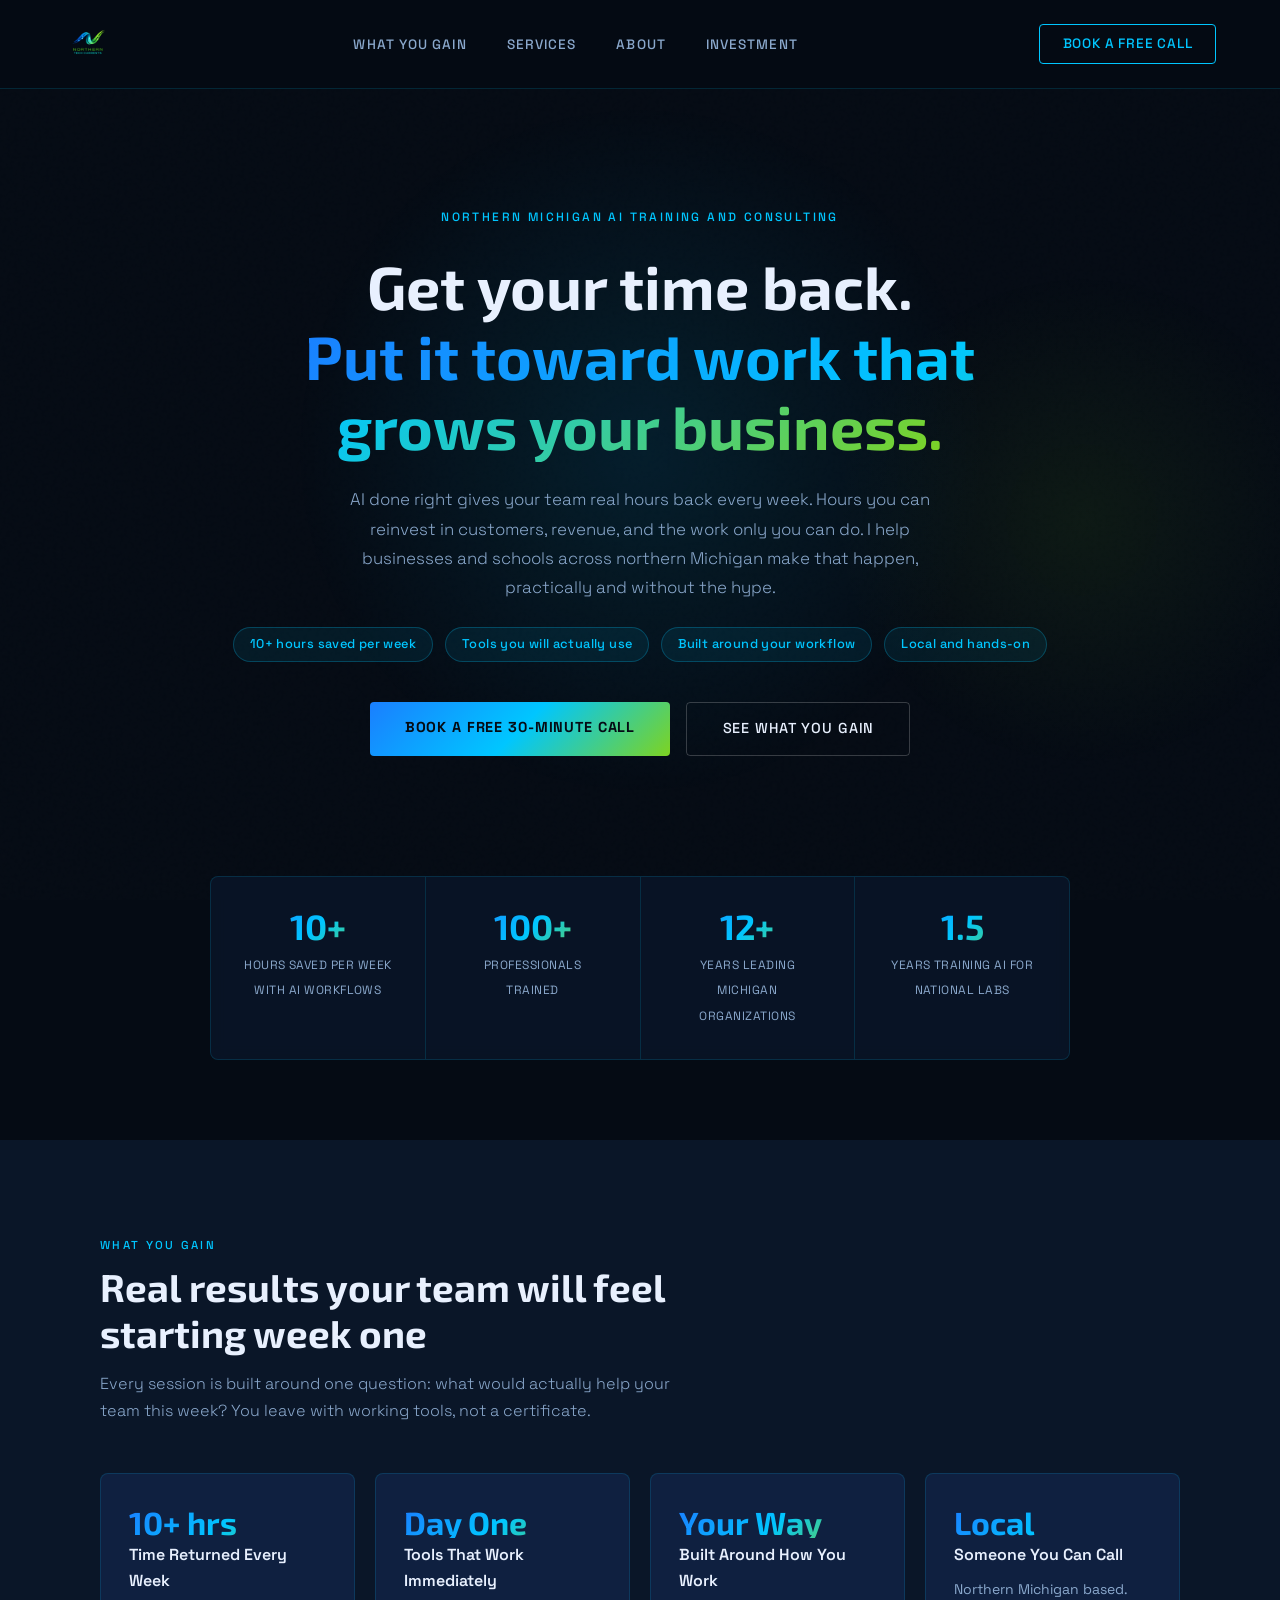
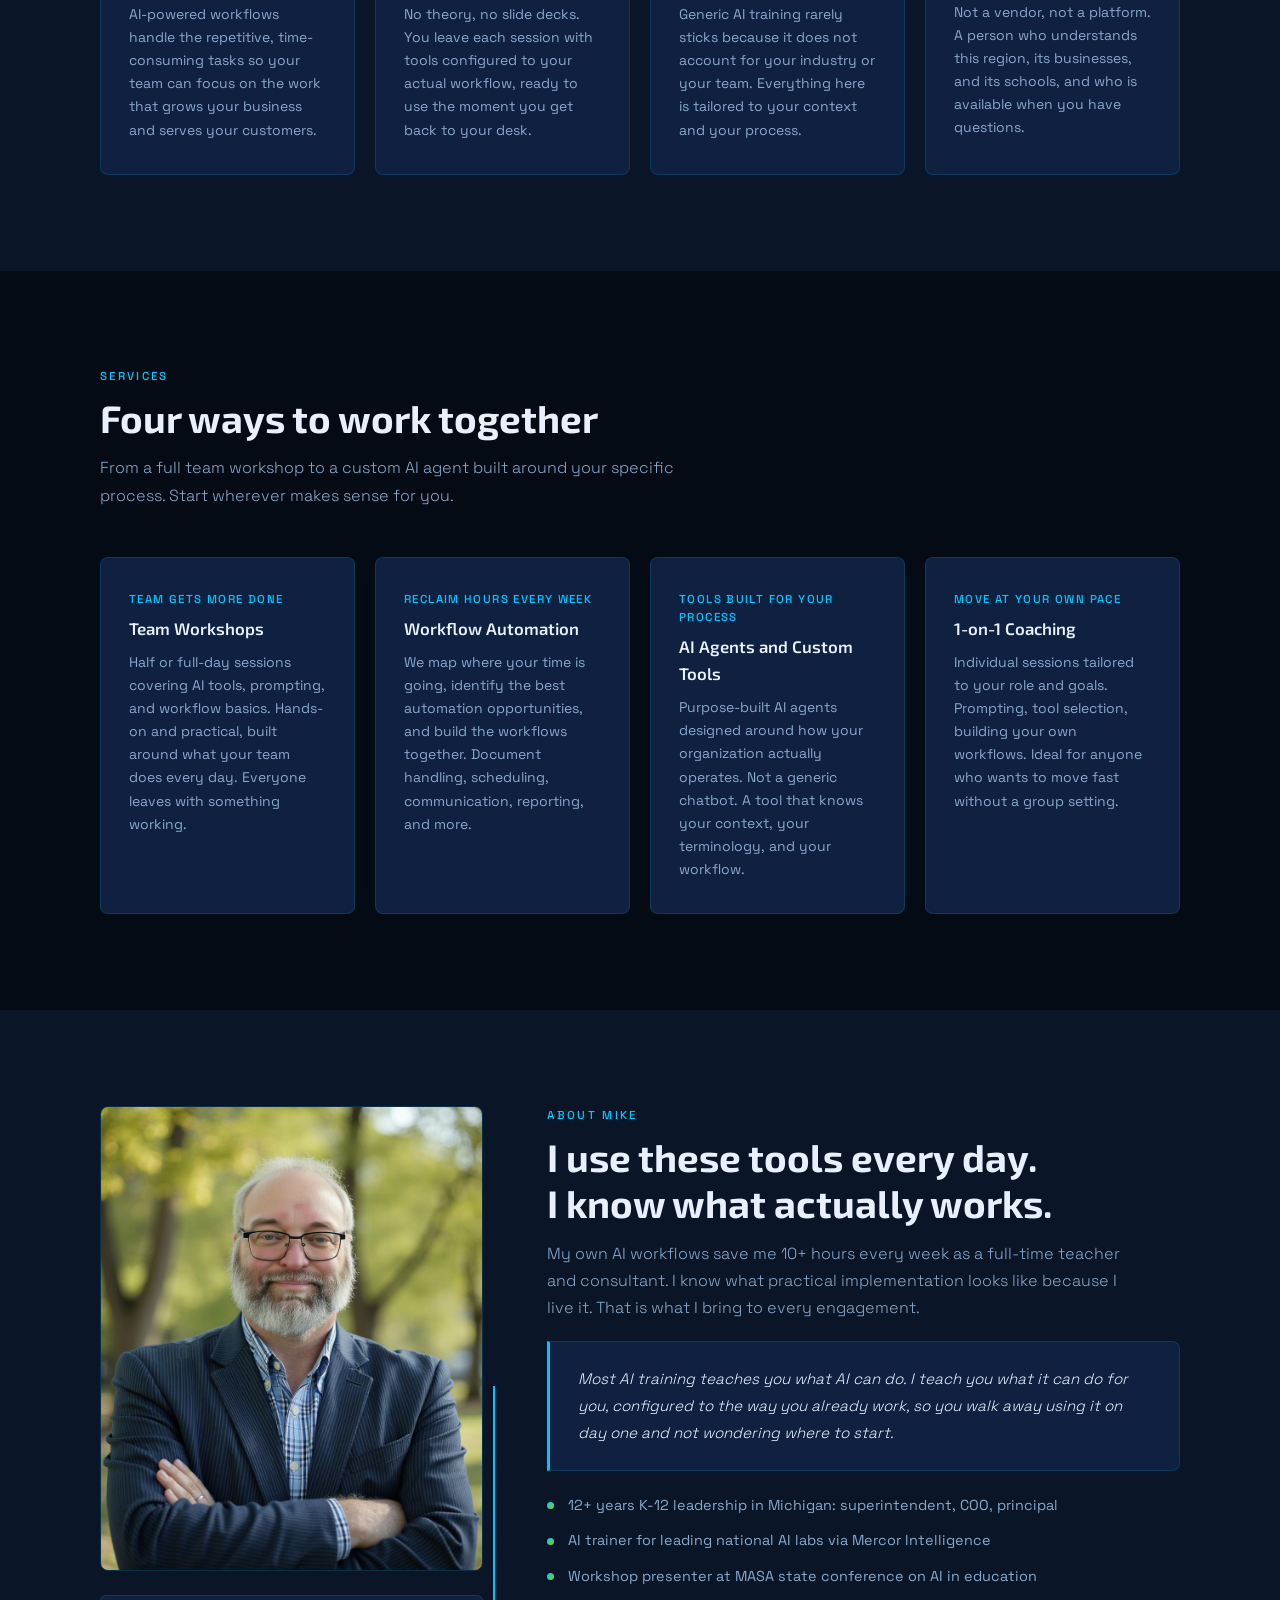
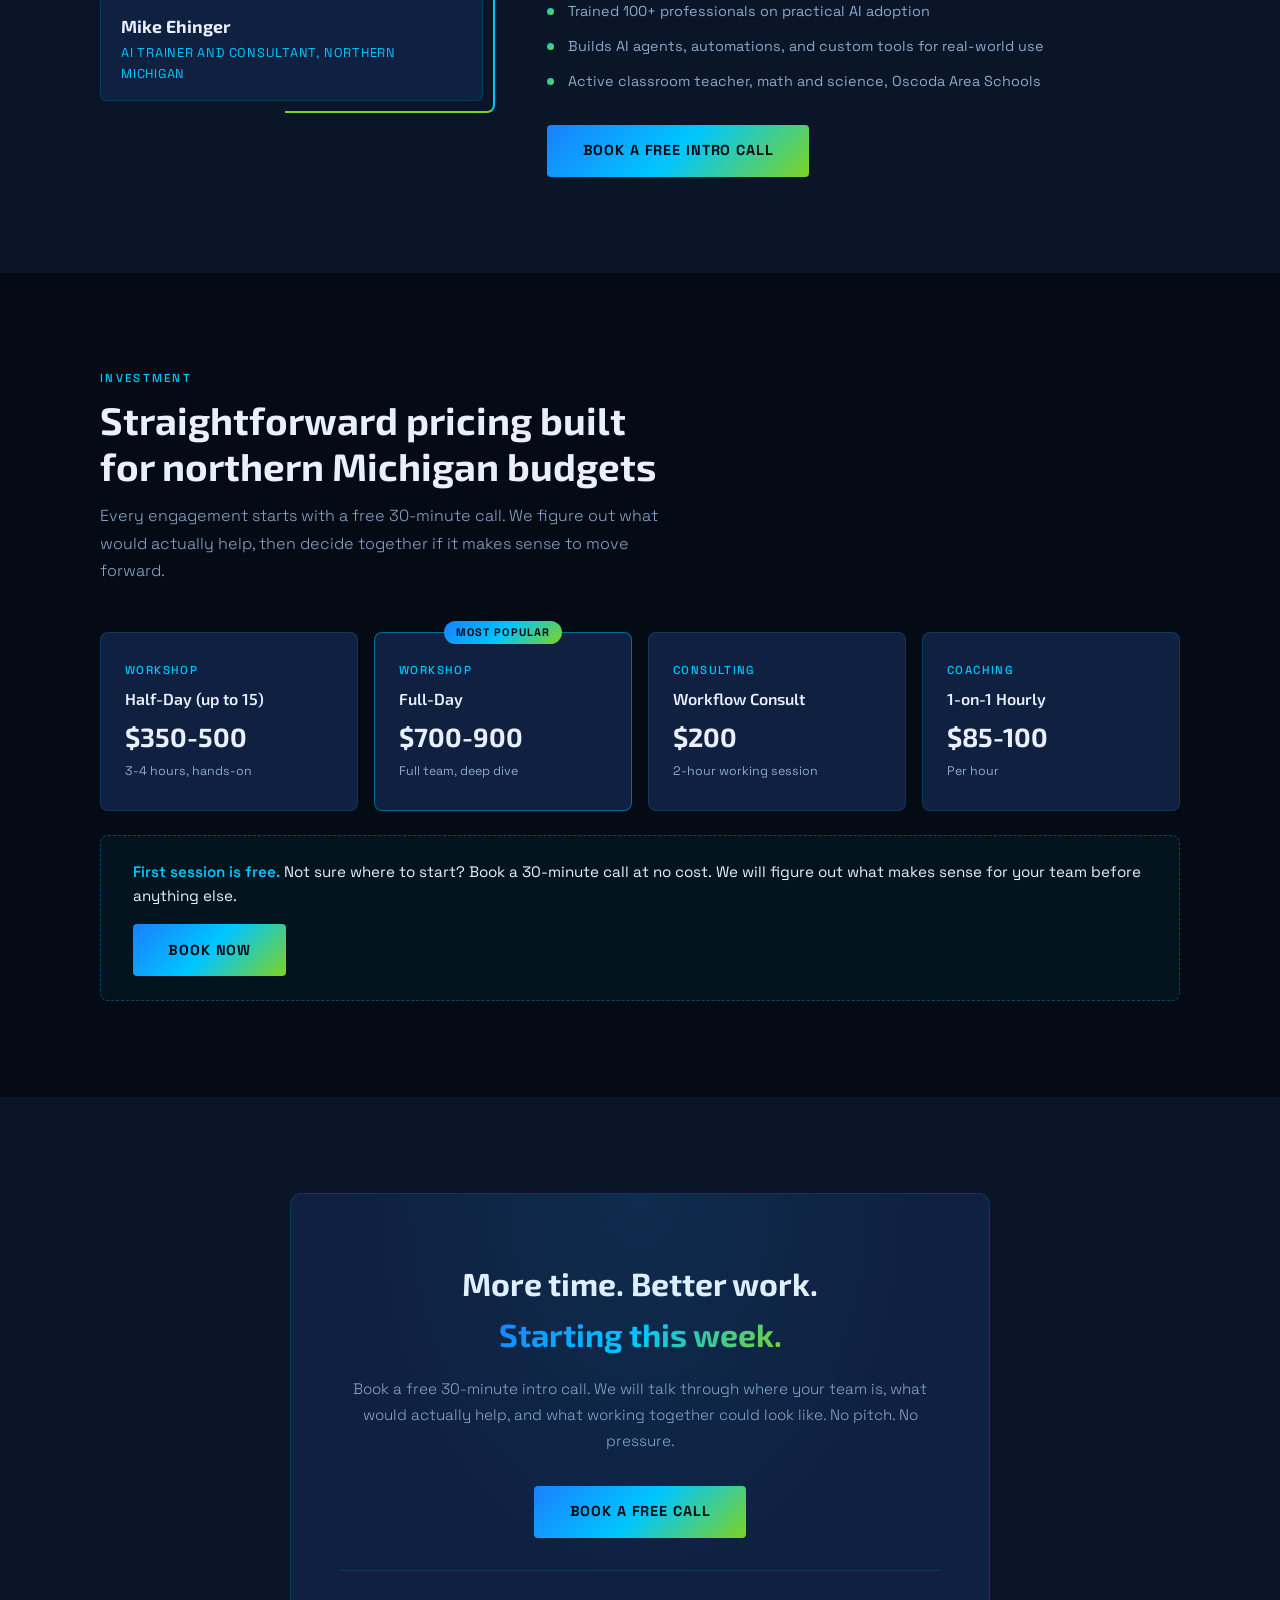
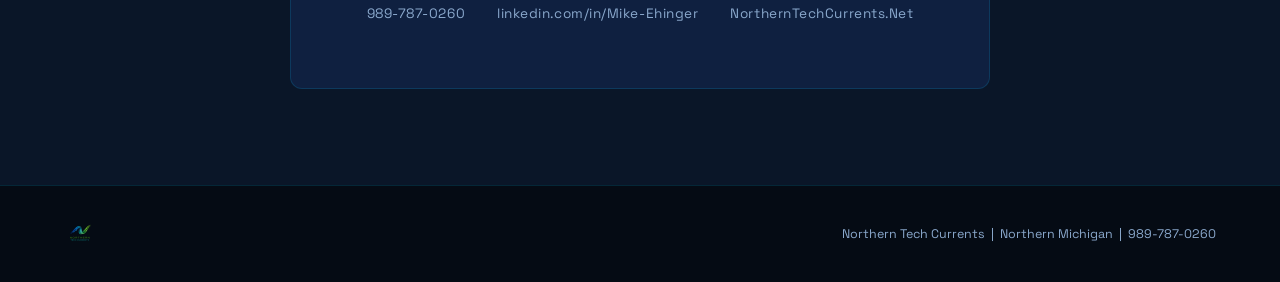
==== index.html @ bb2bf787 "Update logo image source in navigation and footer" ====
<!DOCTYPE html>
<html lang="en">
<head>
  <meta charset="UTF-8" />
  <meta name="viewport" content="width=device-width, initial-scale=1.0" />
  <title>Northern Tech Currents | AI Training and Workflow Consulting</title>
  <meta name="description" content="AI implementation, workflow automation, and custom AI tools for businesses and schools across northern Michigan. Mike Ehinger, AI trainer and educator." />
  <link rel="preconnect" href="https://fonts.googleapis.com" />
  <link href="https://fonts.googleapis.com/css2?family=Exo+2:wght@300;400;600;700&family=Space+Grotesk:wght@300;400;500&display=swap" rel="stylesheet" />
  <style>
    *, *::before, *::after { box-sizing: border-box; margin: 0; padding: 0; }

    :root {
      --blue:  #1a7fff;
      --cyan:  #00c6ff;
      --green: #7ed321;
      --dark:  #050b14;
      --dark2: #0a1628;
      --dark3: #0f2040;
      --text:  #e8f0fe;
      --muted: #8aa8cc;
      --border: rgba(0,198,255,0.15);
      --grad:  linear-gradient(135deg, var(--blue), var(--cyan), var(--green));
    }

    html { scroll-behavior: smooth; }

    body {
      font-family: 'Space Grotesk', sans-serif;
      background: var(--dark);
      color: var(--text);
      line-height: 1.6;
      overflow-x: hidden;
    }

    body::before {
      content: '';
      position: fixed;
      inset: 0;
      background-image: url("data:image/svg+xml,%3Csvg viewBox='0 0 256 256' xmlns='http://www.w3.org/2000/svg'%3E%3Cfilter id='noise'%3E%3CfeTurbulence type='fractalNoise' baseFrequency='0.9' numOctaves='4' stitchTiles='stitch'/%3E%3C/filter%3E%3Crect width='100%25' height='100%25' filter='url(%23noise)' opacity='0.04'/%3E%3C/svg%3E");
      pointer-events: none;
      z-index: 0;
      opacity: 0.4;
    }

    nav {
      position: fixed; top: 0; left: 0; right: 0; z-index: 100;
      display: flex; align-items: center; justify-content: space-between;
      padding: 1.25rem 4rem;
      background: rgba(5,11,20,0.88);
      backdrop-filter: blur(12px);
      border-bottom: 1px solid var(--border);
    }
    .nav-logo img { height: 48px; display: block; }
    .nav-links { display: flex; gap: 2.5rem; list-style: none; }
    .nav-links a { color: var(--muted); text-decoration: none; font-size: 0.85rem; letter-spacing: 0.08em; text-transform: uppercase; font-weight: 500; transition: color 0.2s; }
    .nav-links a:hover { color: var(--cyan); }
    .nav-cta { background: transparent; border: 1px solid var(--cyan); color: var(--cyan); padding: 0.5rem 1.4rem; border-radius: 4px; font-family: inherit; font-size: 0.85rem; font-weight: 500; letter-spacing: 0.06em; text-decoration: none; text-transform: uppercase; transition: background 0.2s, color 0.2s; }
    .nav-cta:hover { background: var(--cyan); color: var(--dark); }

    .hero {
      position: relative; min-height: 100vh;
      display: flex; flex-direction: column; align-items: center; justify-content: center;
      text-align: center; padding: 8rem 2rem 4rem; overflow: hidden;
    }
    .hero-glow { position: absolute; width: 700px; height: 700px; border-radius: 50%; background: radial-gradient(circle, rgba(0,198,255,0.1) 0%, transparent 70%); top: 50%; left: 50%; transform: translate(-50%,-50%); pointer-events: none; }
    .hero-glow-2 { position: absolute; width: 500px; height: 500px; border-radius: 50%; background: radial-gradient(circle, rgba(126,211,33,0.07) 0%, transparent 70%); top: 30%; left: 65%; pointer-events: none; }

    .hero-eyebrow { font-size: 0.75rem; letter-spacing: 0.2em; text-transform: uppercase; color: var(--cyan); margin-bottom: 1.5rem; font-weight: 500; animation: fadeUp 0.8s ease both; }
    .hero h1 { font-family: 'Exo 2', sans-serif; font-size: clamp(2.2rem, 5.5vw, 3.8rem); font-weight: 700; line-height: 1.15; max-width: 820px; margin-bottom: 1.5rem; animation: fadeUp 0.8s 0.1s ease both; }
    .grad-text { background: var(--grad); -webkit-background-clip: text; -webkit-text-fill-color: transparent; background-clip: text; }
    .hero-sub { font-size: 1.05rem; color: var(--muted); max-width: 600px; margin-bottom: 1.5rem; font-weight: 300; line-height: 1.75; animation: fadeUp 0.8s 0.2s ease both; }

    .benefit-pills { display: flex; gap: 0.75rem; flex-wrap: wrap; justify-content: center; margin-bottom: 2.5rem; animation: fadeUp 0.8s 0.25s ease both; }
    .pill { background: rgba(0,198,255,0.08); border: 1px solid rgba(0,198,255,0.25); color: var(--cyan); font-size: 0.8rem; font-weight: 500; padding: 0.4rem 1rem; border-radius: 999px; letter-spacing: 0.03em; }

    .hero-actions { display: flex; gap: 1rem; flex-wrap: wrap; justify-content: center; animation: fadeUp 0.8s 0.3s ease both; }
    .btn-primary { display: inline-block; background: var(--grad); color: #050b14; font-family: inherit; font-weight: 700; font-size: 0.9rem; letter-spacing: 0.06em; text-transform: uppercase; padding: 0.9rem 2.2rem; border-radius: 4px; text-decoration: none; border: none; cursor: pointer; transition: opacity 0.2s, transform 0.2s; }
    .btn-primary:hover { opacity: 0.9; transform: translateY(-1px); }
    .btn-ghost { display: inline-block; background: transparent; color: var(--text); font-family: inherit; font-weight: 500; font-size: 0.9rem; letter-spacing: 0.06em; text-transform: uppercase; padding: 0.9rem 2.2rem; border-radius: 4px; text-decoration: none; border: 1px solid rgba(255,255,255,0.2); cursor: pointer; transition: border-color 0.2s, color 0.2s; }
    .btn-ghost:hover { border-color: var(--cyan); color: var(--cyan); }

    .stats-wrap { position: relative; z-index: 1; padding: 0 2rem; margin-top: -1.5rem; margin-bottom: 5rem; }
    .stats { display: flex; justify-content: center; flex-wrap: wrap; margin: 0 auto; max-width: 860px; border: 1px solid var(--border); border-radius: 8px; background: rgba(10,22,40,0.85); backdrop-filter: blur(8px); animation: fadeUp 0.8s 0.4s ease both; }
    .stat-item { flex: 1; min-width: 160px; padding: 2rem; text-align: center; border-right: 1px solid var(--border); }
    .stat-item:last-child { border-right: none; }
    .stat-num { font-family: 'Exo 2', sans-serif; font-size: 2.2rem; font-weight: 700; background: var(--grad); -webkit-background-clip: text; -webkit-text-fill-color: transparent; background-clip: text; display: block; line-height: 1; margin-bottom: 0.4rem; }
    .stat-label { font-size: 0.75rem; color: var(--muted); letter-spacing: 0.04em; text-transform: uppercase; line-height: 1.4; }

    section { position: relative; z-index: 1; padding: 6rem 2rem; }
    .section-inner { max-width: 1080px; margin: 0 auto; }
    .section-label { font-size: 0.72rem; letter-spacing: 0.2em; text-transform: uppercase; color: var(--cyan); font-weight: 500; margin-bottom: 0.6rem; }
    .section-title { font-family: 'Exo 2', sans-serif; font-size: clamp(1.7rem, 3.2vw, 2.4rem); font-weight: 700; margin-bottom: 0.85rem; line-height: 1.2; }
    .section-sub { color: var(--muted); font-size: 1rem; max-width: 580px; font-weight: 300; margin-bottom: 3rem; line-height: 1.7; }

    #benefits { background: var(--dark2); }
    .benefits-grid { display: grid; grid-template-columns: repeat(auto-fit, minmax(230px, 1fr)); gap: 1.25rem; }
    .benefit-card { background: var(--dark3); border: 1px solid var(--border); border-radius: 8px; padding: 2rem 1.75rem; transition: border-color 0.3s, transform 0.3s; position: relative; overflow: hidden; }
    .benefit-card::before { content: ''; position: absolute; top: 0; left: 0; right: 0; height: 2px; background: var(--grad); opacity: 0; transition: opacity 0.3s; }
    .benefit-card:hover { border-color: rgba(0,198,255,0.4); transform: translateY(-3px); }
    .benefit-card:hover::before { opacity: 1; }
    .benefit-value { font-family: 'Exo 2', sans-serif; font-size: 2rem; font-weight: 700; background: var(--grad); -webkit-background-clip: text; -webkit-text-fill-color: transparent; background-clip: text; margin-bottom: 0.3rem; line-height: 1; }
    .benefit-title { font-size: 1rem; font-weight: 600; margin-bottom: 0.6rem; color: var(--text); }
    .benefit-desc { font-size: 0.875rem; color: var(--muted); line-height: 1.65; }

    #services { background: var(--dark); }
    .services-grid { display: grid; grid-template-columns: repeat(auto-fit, minmax(220px, 1fr)); gap: 1.25rem; }
    .service-card { background: var(--dark3); border: 1px solid var(--border); border-radius: 8px; padding: 2rem 1.75rem; transition: border-color 0.3s, transform 0.3s; position: relative; overflow: hidden; }
    .service-card::after { content: ''; position: absolute; bottom: 0; left: 0; right: 0; height: 2px; background: var(--grad); opacity: 0; transition: opacity 0.3s; }
    .service-card:hover { border-color: rgba(0,198,255,0.4); transform: translateY(-3px); }
    .service-card:hover::after { opacity: 1; }
    .service-outcome { font-size: 0.72rem; letter-spacing: 0.12em; text-transform: uppercase; color: var(--cyan); font-weight: 500; margin-bottom: 0.4rem; }
    .service-title { font-family: 'Exo 2', sans-serif; font-size: 1.05rem; font-weight: 600; margin-bottom: 0.6rem; color: var(--text); }
    .service-desc { font-size: 0.875rem; color: var(--muted); line-height: 1.65; }

    #about { background: var(--dark2); }
    .about-grid { display: grid; grid-template-columns: 1fr 1.65fr; gap: 4rem; align-items: start; }
    .about-photo-wrap { position: relative; }
    .about-photo { width: 100%; border-radius: 8px; display: block; border: 1px solid var(--border); filter: saturate(0.88); }
    .about-photo-accent { position: absolute; bottom: -12px; right: -12px; width: 55%; height: 55%; border-radius: 0 0 8px 0; border-right: 2px solid var(--cyan); border-bottom: 2px solid var(--green); pointer-events: none; }
    .about-name-badge { margin-top: 1.5rem; padding: 1rem 1.25rem; background: var(--dark3); border: 1px solid var(--border); border-radius: 6px; }
    .about-name { font-family: 'Exo 2', sans-serif; font-size: 1.1rem; font-weight: 700; color: var(--text); margin-bottom: 0.2rem; }
    .about-role { font-size: 0.8rem; color: var(--cyan); letter-spacing: 0.06em; text-transform: uppercase; }
    .about-cred-list { list-style: none; display: flex; flex-direction: column; gap: 0.85rem; margin-top: 0.5rem; }
    .about-cred-list li { display: flex; align-items: flex-start; gap: 0.85rem; font-size: 0.9rem; color: var(--muted); line-height: 1.5; }
    .cred-dot { width: 7px; height: 7px; border-radius: 50%; background: linear-gradient(135deg, var(--cyan), var(--green)); flex-shrink: 0; margin-top: 0.45rem; }
    .about-quote { background: var(--dark3); border: 1px solid var(--border); border-left: 3px solid var(--cyan); border-radius: 0 8px 8px 0; padding: 1.5rem 1.75rem; font-size: 0.95rem; color: var(--text); line-height: 1.75; font-weight: 300; font-style: italic; margin-bottom: 1.5rem; }

    #pricing { background: var(--dark); }
    .pricing-grid { display: grid; grid-template-columns: repeat(auto-fit, minmax(200px, 1fr)); gap: 1rem; margin-bottom: 1.5rem; }
    .price-card { background: var(--dark3); border: 1px solid var(--border); border-radius: 8px; padding: 1.75rem 1.5rem; transition: border-color 0.3s; }
    .price-card:hover { border-color: rgba(0,198,255,0.35); }
    .price-card.featured { border-color: rgba(0,198,255,0.45); position: relative; }
    .price-card.featured::before { content: 'Most Popular'; position: absolute; top: -12px; left: 50%; transform: translateX(-50%); background: var(--grad); color: var(--dark); font-size: 0.68rem; font-weight: 700; letter-spacing: 0.1em; text-transform: uppercase; padding: 3px 12px; border-radius: 12px; white-space: nowrap; }
    .price-type { font-size: 0.72rem; letter-spacing: 0.12em; text-transform: uppercase; color: var(--cyan); font-weight: 500; margin-bottom: 0.4rem; }
    .price-name { font-family: 'Exo 2', sans-serif; font-size: 1rem; font-weight: 600; margin-bottom: 0.3rem; }
    .price-amount { font-family: 'Exo 2', sans-serif; font-size: 1.65rem; font-weight: 700; margin-bottom: 0.2rem; }
    .price-note { font-size: 0.78rem; color: var(--muted); }
    .price-free { background: rgba(0,198,255,0.05); border: 1px dashed rgba(0,198,255,0.3); border-radius: 8px; padding: 1.5rem 2rem; display: flex; align-items: center; justify-content: space-between; flex-wrap: wrap; gap: 1rem; }
    .price-free-text { font-size: 0.95rem; }
    .price-free-text span { color: var(--cyan); font-weight: 600; }

    #contact { background: var(--dark2); text-align: center; }
    .cta-box { background: var(--dark3); border: 1px solid var(--border); border-radius: 12px; padding: 4rem 3rem; max-width: 700px; margin: 0 auto; position: relative; overflow: hidden; }
    .cta-box::before { content: ''; position: absolute; inset: 0; background: radial-gradient(ellipse at top, rgba(0,198,255,0.07), transparent 60%); pointer-events: none; }
    .cta-box h2 { font-family: 'Exo 2', sans-serif; font-size: 2rem; font-weight: 700; margin-bottom: 1rem; }
    .cta-box p { color: var(--muted); font-size: 0.95rem; margin-bottom: 2rem; font-weight: 300; line-height: 1.7; }
    .cta-contact-links { display: flex; justify-content: center; gap: 2rem; flex-wrap: wrap; margin-top: 2rem; padding-top: 2rem; border-top: 1px solid var(--border); }
    .cta-contact-links a { color: var(--muted); font-size: 0.85rem; text-decoration: none; transition: color 0.2s; letter-spacing: 0.04em; }
    .cta-contact-links a:hover { color: var(--cyan); }

    footer { position: relative; z-index: 1; border-top: 1px solid var(--border); padding: 2rem 4rem; display: flex; align-items: center; justify-content: space-between; flex-wrap: wrap; gap: 1rem; }
    footer img { height: 32px; opacity: 0.7; }
    .footer-text { font-size: 0.78rem; color: var(--muted); }

    @keyframes fadeUp { from { opacity: 0; transform: translateY(20px); } to { opacity: 1; transform: translateY(0); } }

    @media (max-width: 768px) {
      nav { padding: 1rem 1.5rem; }
      .nav-links { display: none; }
      .about-grid { grid-template-columns: 1fr; gap: 2.5rem; }
      footer { padding: 1.5rem 2rem; }
      .cta-box { padding: 2.5rem 1.5rem; }
    }
  </style>
</head>
<body>

  <nav>
    <a class="nav-logo" href="#"><img src="NortherTechCurrentsLogo.png" alt="Northern Tech Currents" /></a>
    <ul class="nav-links">
      <li><a href="#benefits">What You Gain</a></li>
      <li><a href="#services">Services</a></li>
      <li><a href="#about">About</a></li>
      <li><a href="#pricing">Investment</a></li>
    </ul>
    <a class="nav-cta" href="https://calendar.app.google/DfaYSN46wNrMQQUY8" target="_blank">Book a Free Call</a>
  </nav>

  <section class="hero">
    <div class="hero-glow"></div>
    <div class="hero-glow-2"></div>
    <p class="hero-eyebrow">Northern Michigan AI Training and Consulting</p>
    <h1>Get your time back.<br><span class="grad-text">Put it toward work that grows your business.</span></h1>
    <p class="hero-sub">AI done right gives your team real hours back every week. Hours you can reinvest in customers, revenue, and the work only you can do. I help businesses and schools across northern Michigan make that happen, practically and without the hype.</p>
    <div class="benefit-pills">
      <span class="pill">10+ hours saved per week</span>
      <span class="pill">Tools you will actually use</span>
      <span class="pill">Built around your workflow</span>
      <span class="pill">Local and hands-on</span>
    </div>
    <div class="hero-actions">
      <a class="btn-primary" href="https://calendar.app.google/DfaYSN46wNrMQQUY8" target="_blank">Book a Free 30-Minute Call</a>
      <a class="btn-ghost" href="#benefits">See What You Gain</a>
    </div>
  </section>

  <div class="stats-wrap">
    <div class="stats">
      <div class="stat-item">
        <span class="stat-num">10+</span>
        <span class="stat-label">Hours Saved Per Week with AI Workflows</span>
      </div>
      <div class="stat-item">
        <span class="stat-num">100+</span>
        <span class="stat-label">Professionals Trained</span>
      </div>
      <div class="stat-item">
        <span class="stat-num">12+</span>
        <span class="stat-label">Years Leading Michigan Organizations</span>
      </div>
      <div class="stat-item">
        <span class="stat-num">1.5</span>
        <span class="stat-label">Years Training AI for National Labs</span>
      </div>
    </div>
  </div>

  <section id="benefits">
    <div class="section-inner">
      <p class="section-label">What you gain</p>
      <h2 class="section-title">Real results your team will feel<br>starting week one</h2>
      <p class="section-sub">Every session is built around one question: what would actually help your team this week? You leave with working tools, not a certificate.</p>
      <div class="benefits-grid">
        <div class="benefit-card">
          <p class="benefit-value">10+ hrs</p>
          <p class="benefit-title">Time Returned Every Week</p>
          <p class="benefit-desc">AI-powered workflows handle the repetitive, time-consuming tasks so your team can focus on the work that grows your business and serves your customers.</p>
        </div>
        <div class="benefit-card">
          <p class="benefit-value">Day One</p>
          <p class="benefit-title">Tools That Work Immediately</p>
          <p class="benefit-desc">No theory, no slide decks. You leave each session with tools configured to your actual workflow, ready to use the moment you get back to your desk.</p>
        </div>
        <div class="benefit-card">
          <p class="benefit-value">Your Way</p>
          <p class="benefit-title">Built Around How You Work</p>
          <p class="benefit-desc">Generic AI training rarely sticks because it does not account for your industry or your team. Everything here is tailored to your context and your process.</p>
        </div>
        <div class="benefit-card">
          <p class="benefit-value">Local</p>
          <p class="benefit-title">Someone You Can Call</p>
          <p class="benefit-desc">Northern Michigan based. Not a vendor, not a platform. A person who understands this region, its businesses, and its schools, and who is available when you have questions.</p>
        </div>
      </div>
    </div>
  </section>

  <section id="services">
    <div class="section-inner">
      <p class="section-label">Services</p>
      <h2 class="section-title">Four ways to work together</h2>
      <p class="section-sub">From a full team workshop to a custom AI agent built around your specific process. Start wherever makes sense for you.</p>
      <div class="services-grid">
        <div class="service-card">
          <p class="service-outcome">Team gets more done</p>
          <p class="service-title">Team Workshops</p>
          <p class="service-desc">Half or full-day sessions covering AI tools, prompting, and workflow basics. Hands-on and practical, built around what your team does every day. Everyone leaves with something working.</p>
        </div>
        <div class="service-card">
          <p class="service-outcome">Reclaim hours every week</p>
          <p class="service-title">Workflow Automation</p>
          <p class="service-desc">We map where your time is going, identify the best automation opportunities, and build the workflows together. Document handling, scheduling, communication, reporting, and more.</p>
        </div>
        <div class="service-card">
          <p class="service-outcome">Tools built for your process</p>
          <p class="service-title">AI Agents and Custom Tools</p>
          <p class="service-desc">Purpose-built AI agents designed around how your organization actually operates. Not a generic chatbot. A tool that knows your context, your terminology, and your workflow.</p>
        </div>
        <div class="service-card">
          <p class="service-outcome">Move at your own pace</p>
          <p class="service-title">1-on-1 Coaching</p>
          <p class="service-desc">Individual sessions tailored to your role and goals. Prompting, tool selection, building your own workflows. Ideal for anyone who wants to move fast without a group setting.</p>
        </div>
      </div>
    </div>
  </section>

  <section id="about">
    <div class="section-inner">
      <div class="about-grid">
        <div class="about-photo-wrap">
          <img class="about-photo" src="mike-ehinger.jpeg" alt="Mike Ehinger, Northern Tech Currents" />
          <div class="about-photo-accent"></div>
          <div class="about-name-badge">
            <p class="about-name">Mike Ehinger</p>
            <p class="about-role">AI Trainer and Consultant, Northern Michigan</p>
          </div>
        </div>
        <div>
          <p class="section-label">About Mike</p>
          <h2 class="section-title">I use these tools every day.<br>I know what actually works.</h2>
          <p class="section-sub" style="margin-bottom:1.25rem;">My own AI workflows save me 10+ hours every week as a full-time teacher and consultant. I know what practical implementation looks like because I live it. That is what I bring to every engagement.</p>
          <p class="about-quote">Most AI training teaches you what AI can do. I teach you what it can do for you, configured to the way you already work, so you walk away using it on day one and not wondering where to start.</p>
          <ul class="about-cred-list">
            <li><span class="cred-dot"></span>12+ years K-12 leadership in Michigan: superintendent, COO, principal</li>
            <li><span class="cred-dot"></span>AI trainer for leading national AI labs via Mercor Intelligence</li>
            <li><span class="cred-dot"></span>Workshop presenter at MASA state conference on AI in education</li>
            <li><span class="cred-dot"></span>Trained 100+ professionals on practical AI adoption</li>
            <li><span class="cred-dot"></span>Builds AI agents, automations, and custom tools for real-world use</li>
            <li><span class="cred-dot"></span>Active classroom teacher, math and science, Oscoda Area Schools</li>
          </ul>
          <div style="margin-top:2rem;">
            <a class="btn-primary" href="https://calendar.app.google/DfaYSN46wNrMQQUY8" target="_blank">Book a Free Intro Call</a>
          </div>
        </div>
      </div>
    </div>
  </section>

  <section id="pricing">
    <div class="section-inner">
      <p class="section-label">Investment</p>
      <h2 class="section-title">Straightforward pricing built<br>for northern Michigan budgets</h2>
      <p class="section-sub">Every engagement starts with a free 30-minute call. We figure out what would actually help, then decide together if it makes sense to move forward.</p>
      <div class="pricing-grid">
        <div class="price-card">
          <p class="price-type">Workshop</p>
          <p class="price-name">Half-Day (up to 15)</p>
          <p class="price-amount">$350-500</p>
          <p class="price-note">3-4 hours, hands-on</p>
        </div>
        <div class="price-card featured">
          <p class="price-type">Workshop</p>
          <p class="price-name">Full-Day</p>
          <p class="price-amount">$700-900</p>
          <p class="price-note">Full team, deep dive</p>
        </div>
        <div class="price-card">
          <p class="price-type">Consulting</p>
          <p class="price-name">Workflow Consult</p>
          <p class="price-amount">$200</p>
          <p class="price-note">2-hour working session</p>
        </div>
        <div class="price-card">
          <p class="price-type">Coaching</p>
          <p class="price-name">1-on-1 Hourly</p>
          <p class="price-amount">$85-100</p>
          <p class="price-note">Per hour</p>
        </div>
      </div>
      <div class="price-free">
        <p class="price-free-text"><span>First session is free.</span> Not sure where to start? Book a 30-minute call at no cost. We will figure out what makes sense for your team before anything else.</p>
        <a class="btn-primary" href="https://calendar.app.google/DfaYSN46wNrMQQUY8" target="_blank">Book Now</a>
      </div>
    </div>
  </section>

  <section id="contact">
    <div class="section-inner">
      <div class="cta-box">
        <h2>More time. Better work.<br><span class="grad-text">Starting this week.</span></h2>
        <p>Book a free 30-minute intro call. We will talk through where your team is, what would actually help, and what working together could look like. No pitch. No pressure.</p>
        <a class="btn-primary" href="https://calendar.app.google/DfaYSN46wNrMQQUY8" target="_blank">Book a Free Call</a>
        <div class="cta-contact-links">
          <a href="tel:9897870260">989-787-0260</a>
          <a href="https://www.LinkedIn.com/in/Mike-Ehinger" target="_blank">linkedin.com/in/Mike-Ehinger</a>
          <a href="https://NorthernTechCurrents.Net">NorthernTechCurrents.Net</a>
        </div>
      </div>
    </div>
  </section>

  <footer>
    <img src="NortherTechCurrentsLogo.png" alt="Northern Tech Currents" />
    <p class="footer-text">Northern Tech Currents &nbsp;|&nbsp; Northern Michigan &nbsp;|&nbsp; 989-787-0260</p>
  </footer>

</body>
</html>
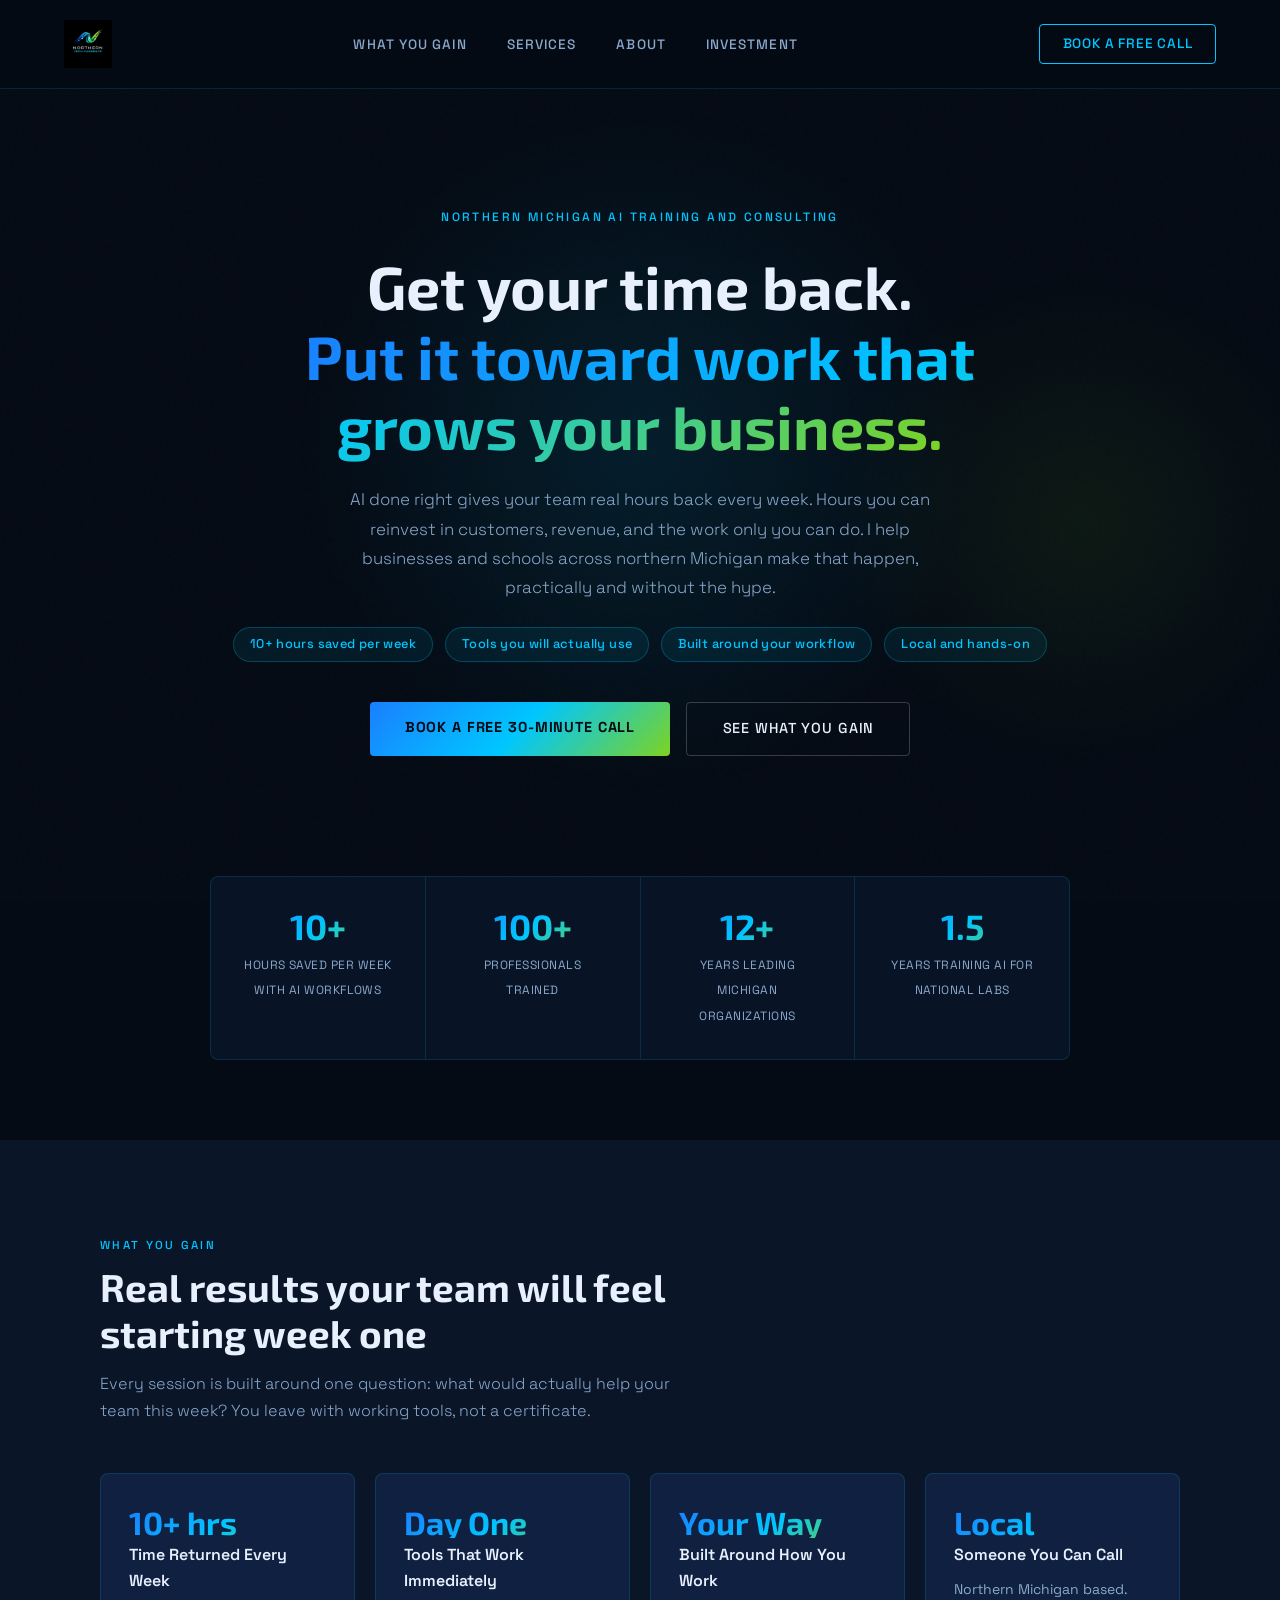
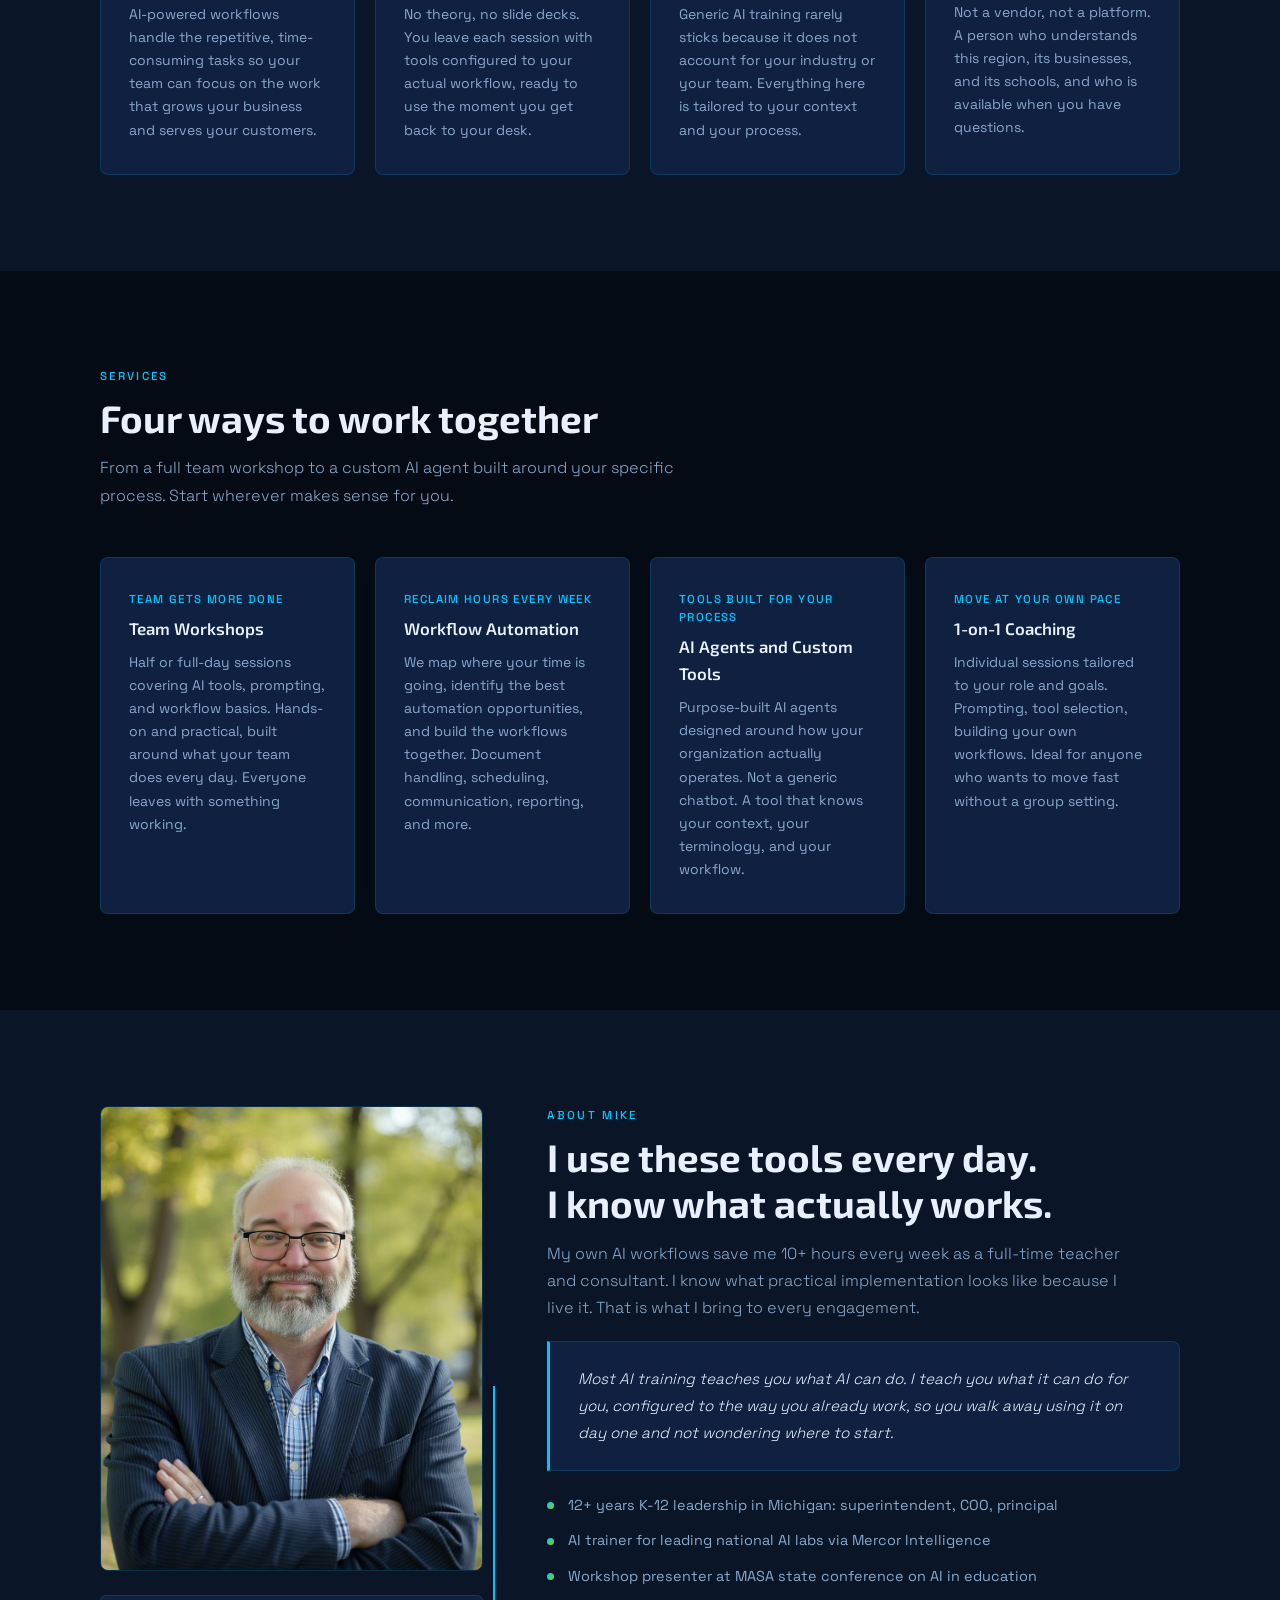
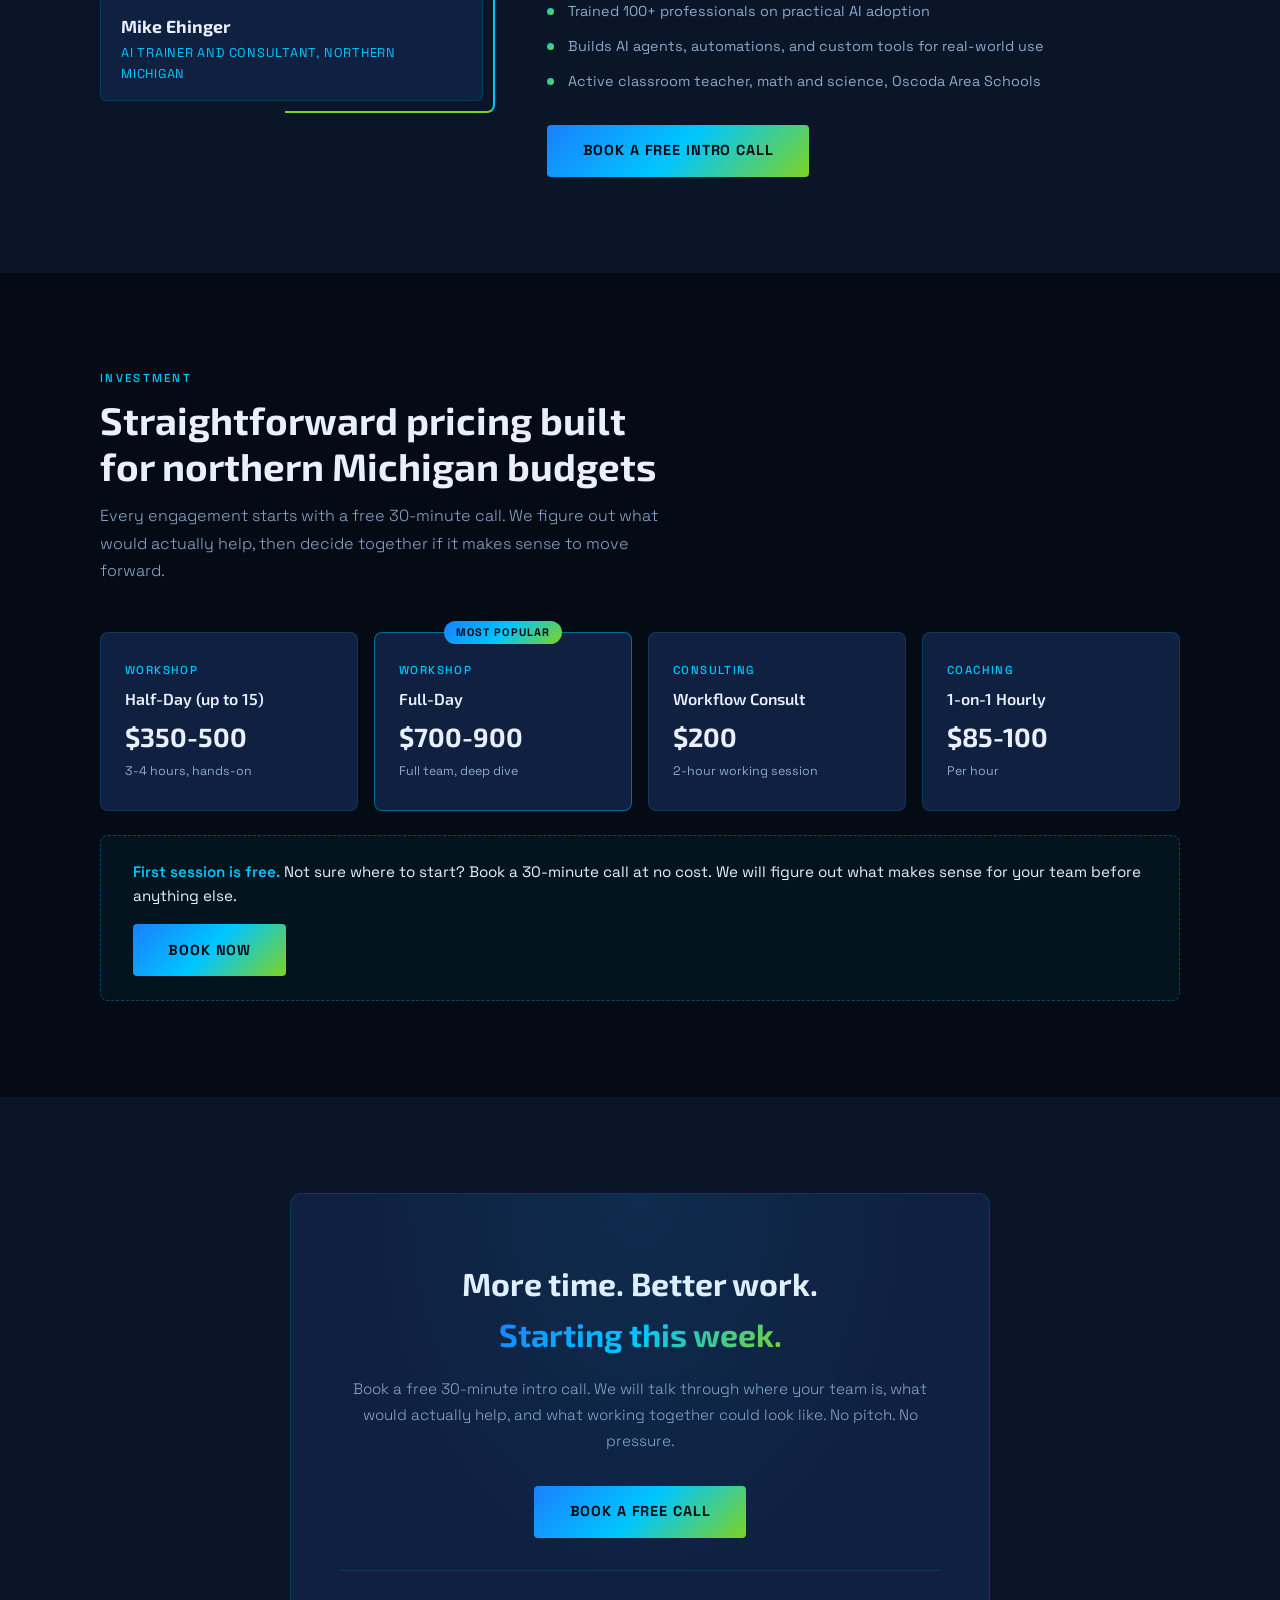
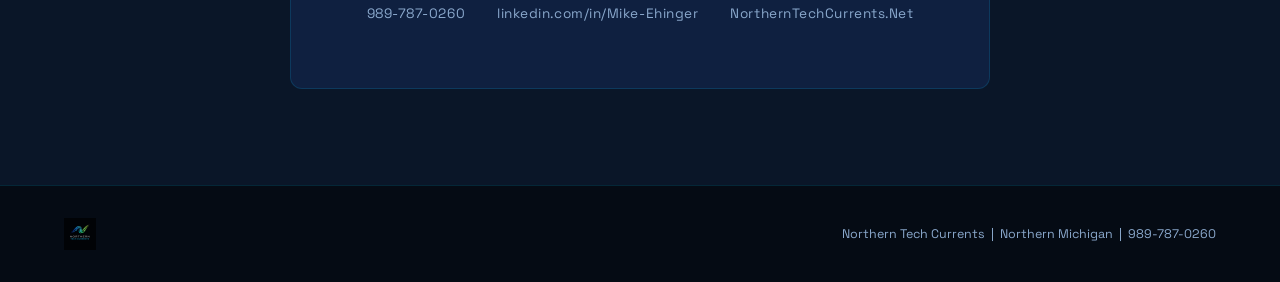
==== commit bcabcd35: "Update print statement from 'Hello' to 'Goodbye'" ====
--- a/index.html
+++ b/index.html
@@ -167,7 +167,7 @@
 <body>
 
   <nav>
-    <a class="nav-logo" href="#"><img src="NortherTechCurrentsLogo.png" alt="Northern Tech Currents" /></a>
+    <a class="nav-logo" href="#"><img src="[data-uri]" alt="Northern Tech Currents" /></a>
     <ul class="nav-links">
       <li><a href="#benefits">What You Gain</a></li>
       <li><a href="#services">Services</a></li>
@@ -280,7 +280,7 @@
     <div class="section-inner">
       <div class="about-grid">
         <div class="about-photo-wrap">
-          <img class="about-photo" src="mike-ehinger.jpeg" alt="Mike Ehinger, Northern Tech Currents" />
+          <img class="about-photo" src="[data-uri]" alt="Mike Ehinger, Northern Tech Currents" />
           <div class="about-photo-accent"></div>
           <div class="about-name-badge">
             <p class="about-name">Mike Ehinger</p>
@@ -362,7 +362,7 @@
   </section>
 
   <footer>
-    <img src="NortherTechCurrentsLogo.png" alt="Northern Tech Currents" />
+    <img src="[data-uri]" alt="Northern Tech Currents" />
     <p class="footer-text">Northern Tech Currents &nbsp;|&nbsp; Northern Michigan &nbsp;|&nbsp; 989-787-0260</p>
   </footer>
 
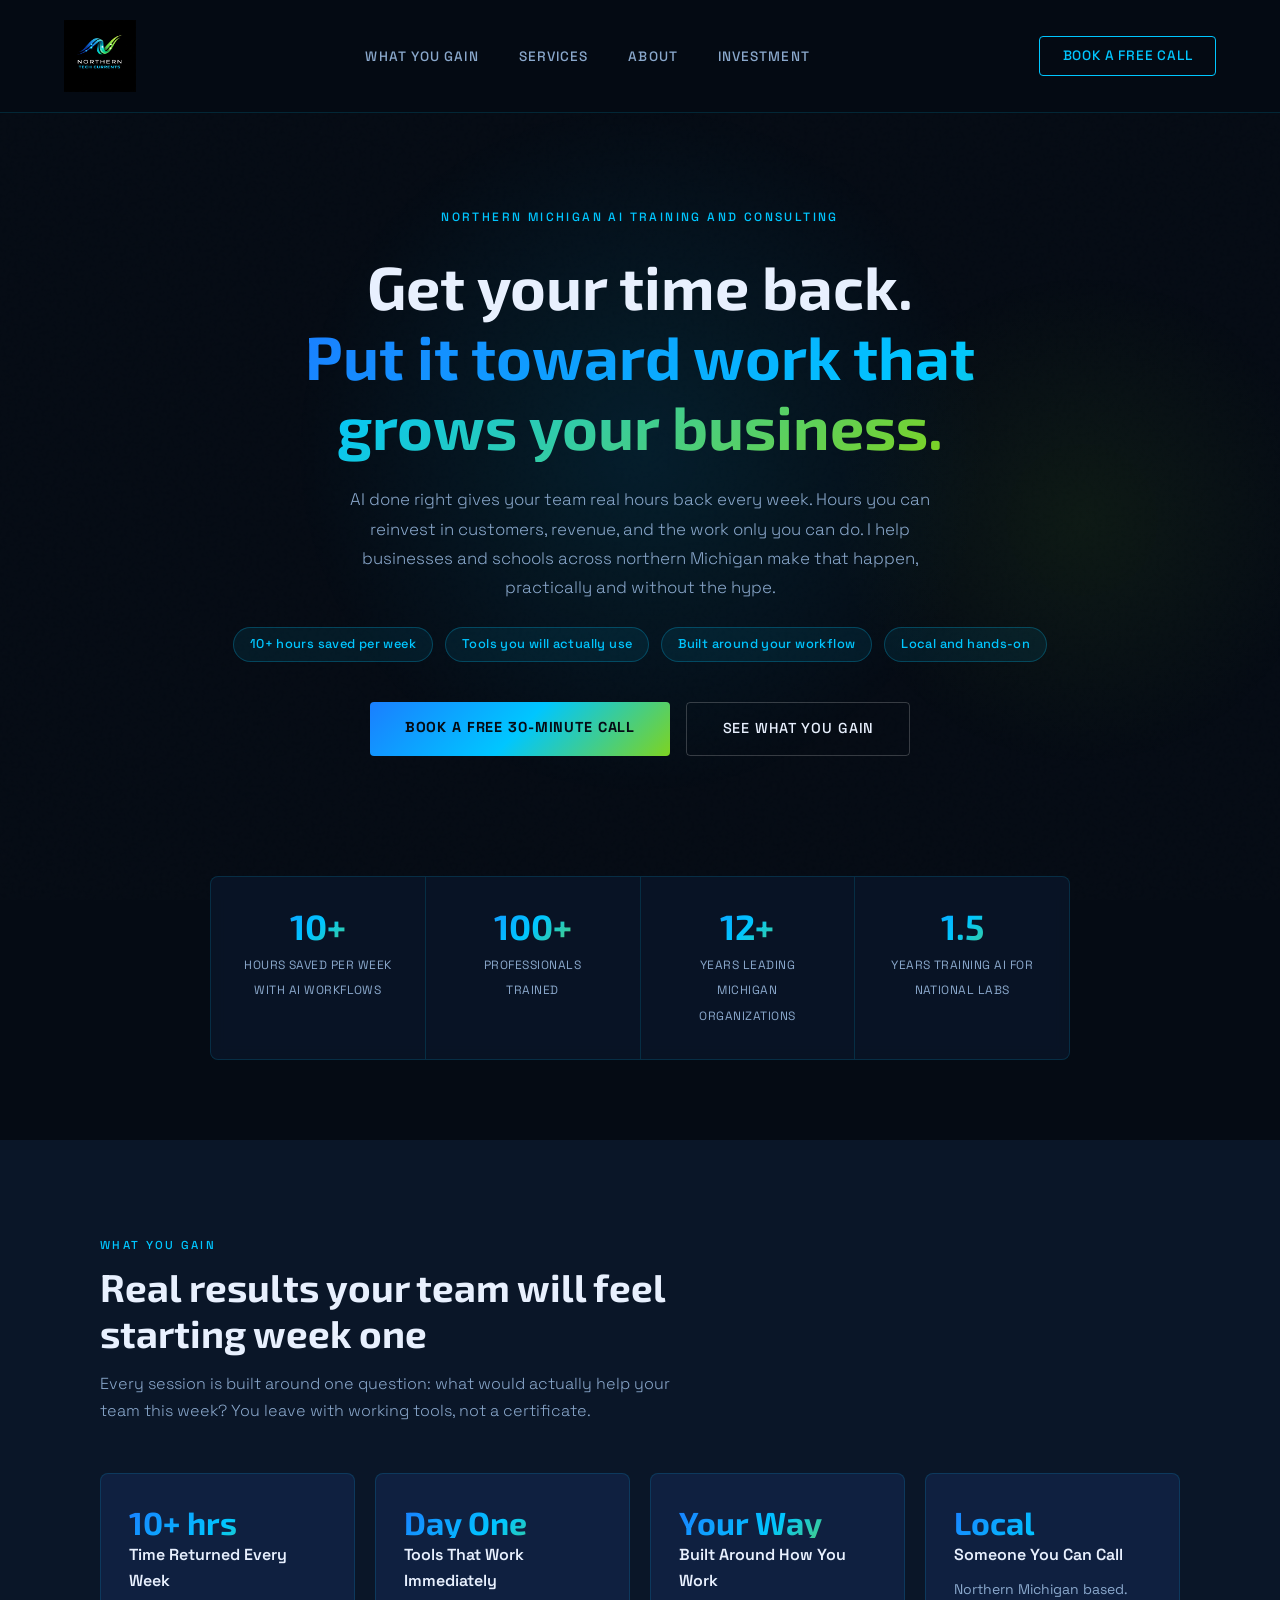
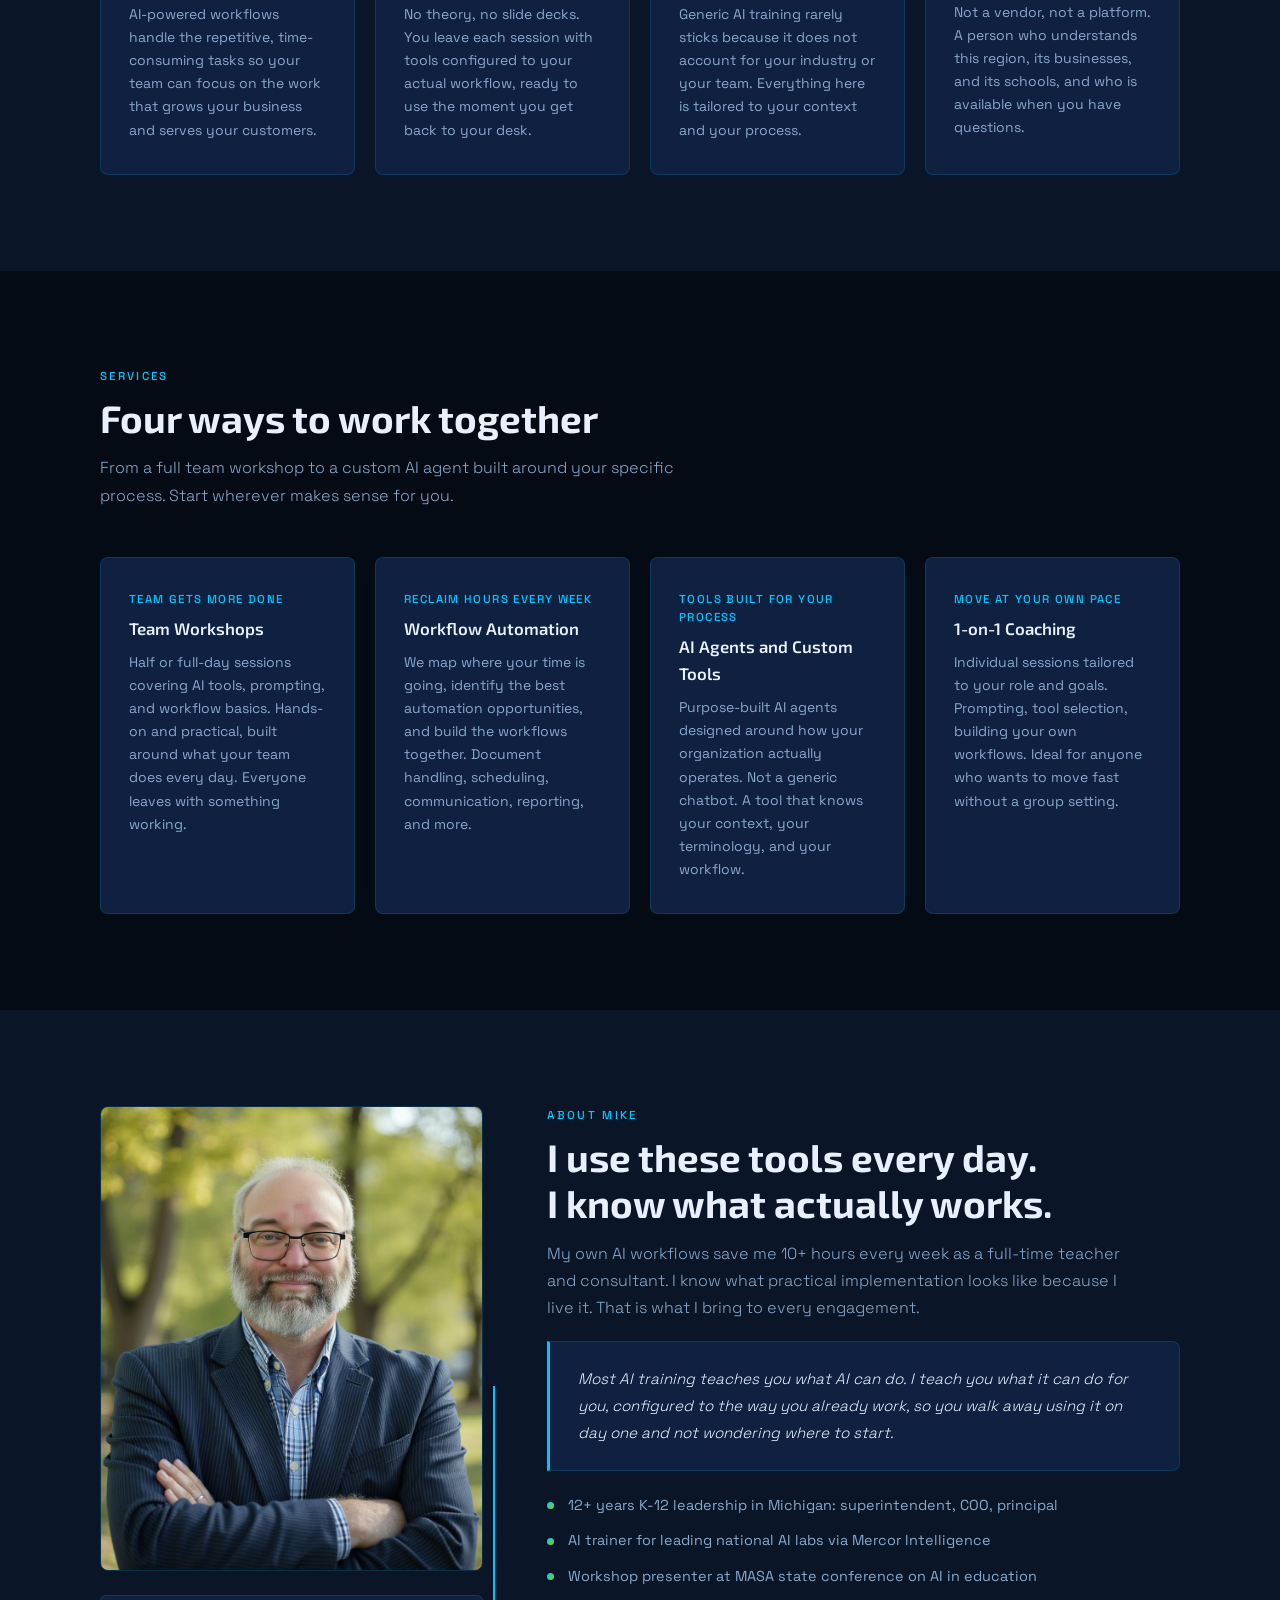
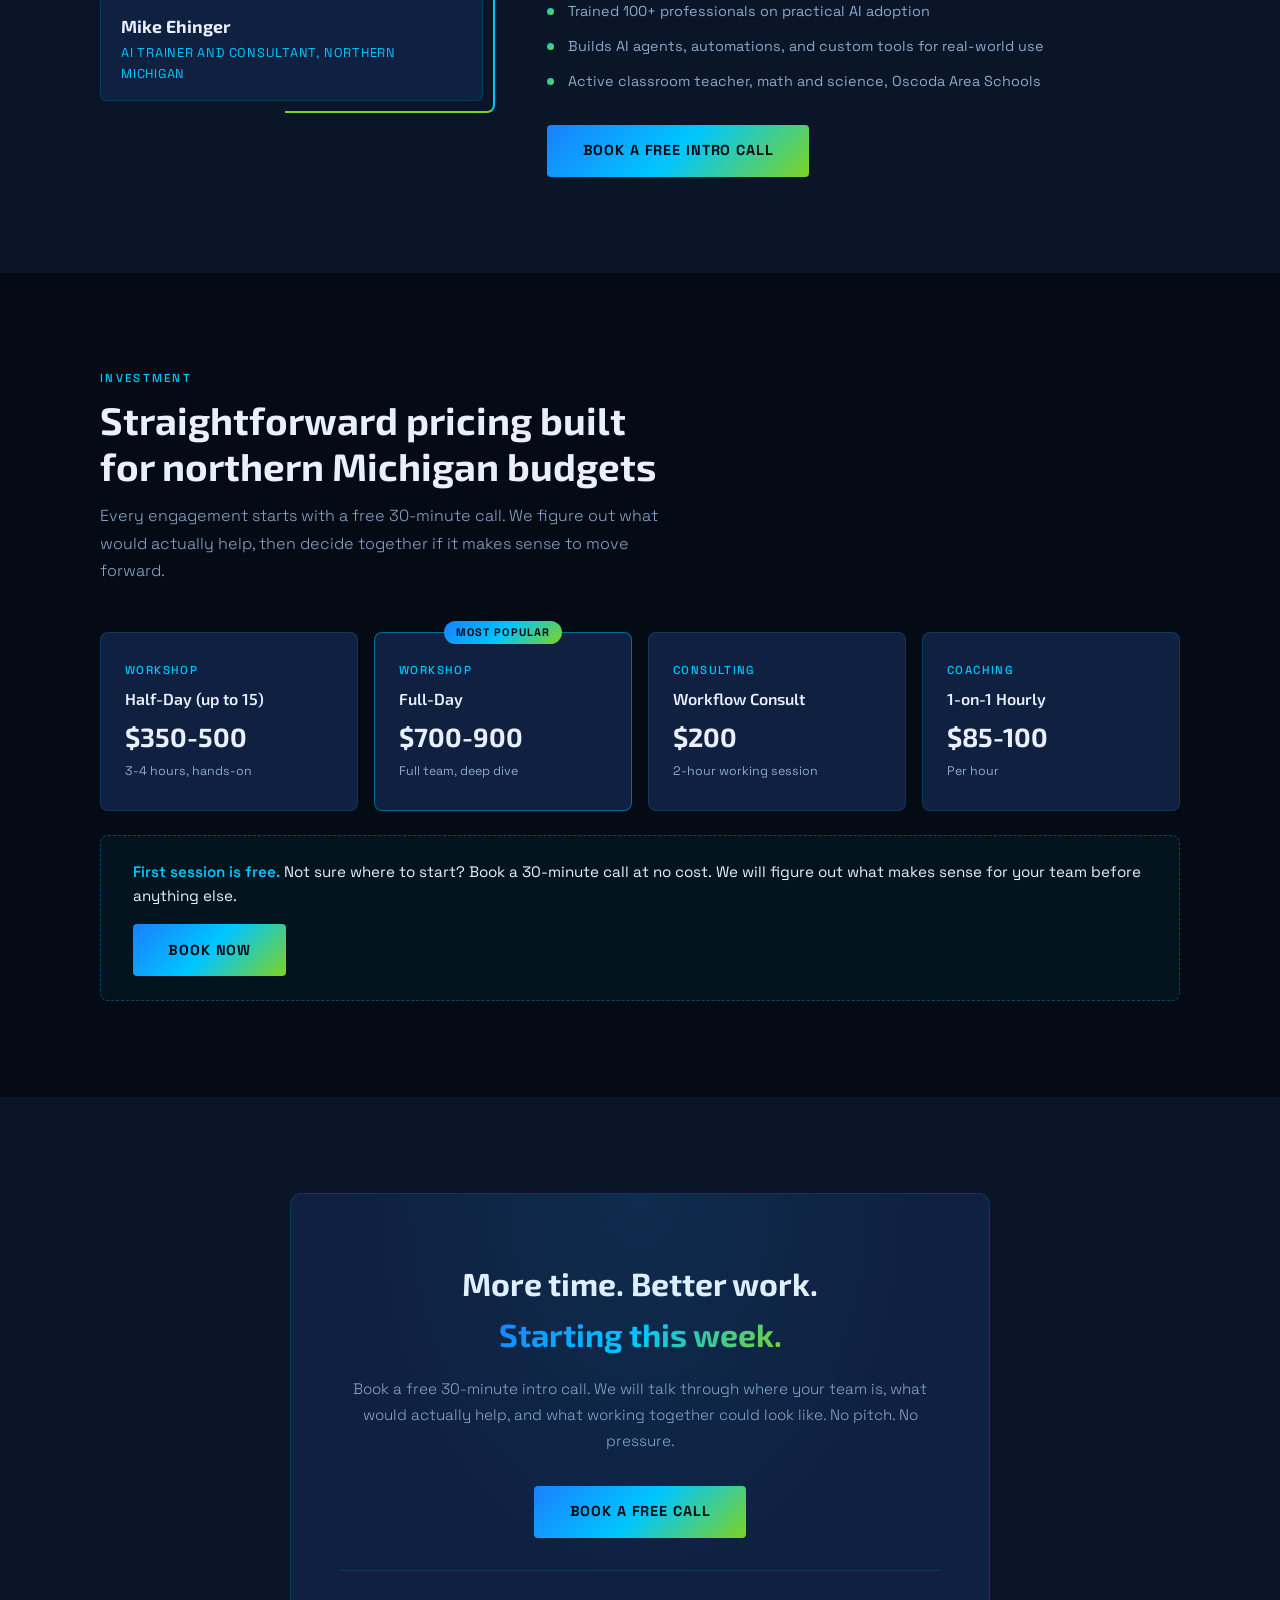
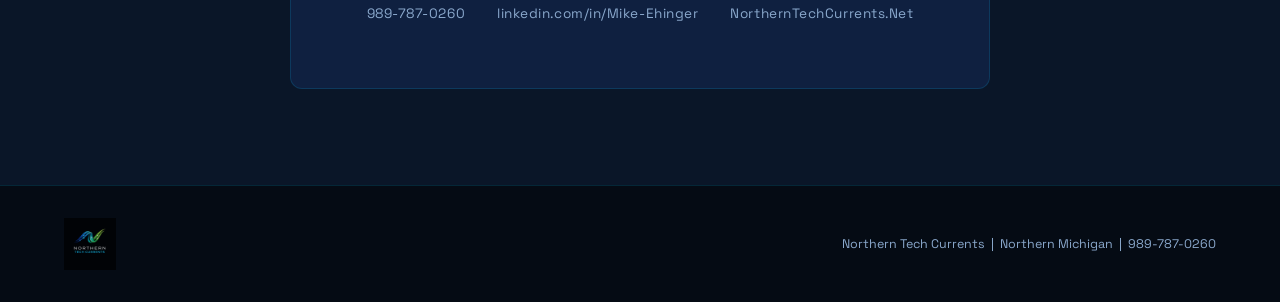
==== commit f6e83f1b: "Increase logo and footer image heights" ====
--- a/index.html
+++ b/index.html
@@ -51,7 +51,7 @@
       backdrop-filter: blur(12px);
       border-bottom: 1px solid var(--border);
     }
-    .nav-logo img { height: 48px; display: block; }
+    .nav-logo img { height: 72px; display: block; }
     .nav-links { display: flex; gap: 2.5rem; list-style: none; }
     .nav-links a { color: var(--muted); text-decoration: none; font-size: 0.85rem; letter-spacing: 0.08em; text-transform: uppercase; font-weight: 500; transition: color 0.2s; }
     .nav-links a:hover { color: var(--cyan); }
@@ -150,7 +150,7 @@
     .cta-contact-links a:hover { color: var(--cyan); }
 
     footer { position: relative; z-index: 1; border-top: 1px solid var(--border); padding: 2rem 4rem; display: flex; align-items: center; justify-content: space-between; flex-wrap: wrap; gap: 1rem; }
-    footer img { height: 32px; opacity: 0.7; }
+    footer img { height: 52px; opacity: 0.7; }
     .footer-text { font-size: 0.78rem; color: var(--muted); }
 
     @keyframes fadeUp { from { opacity: 0; transform: translateY(20px); } to { opacity: 1; transform: translateY(0); } }
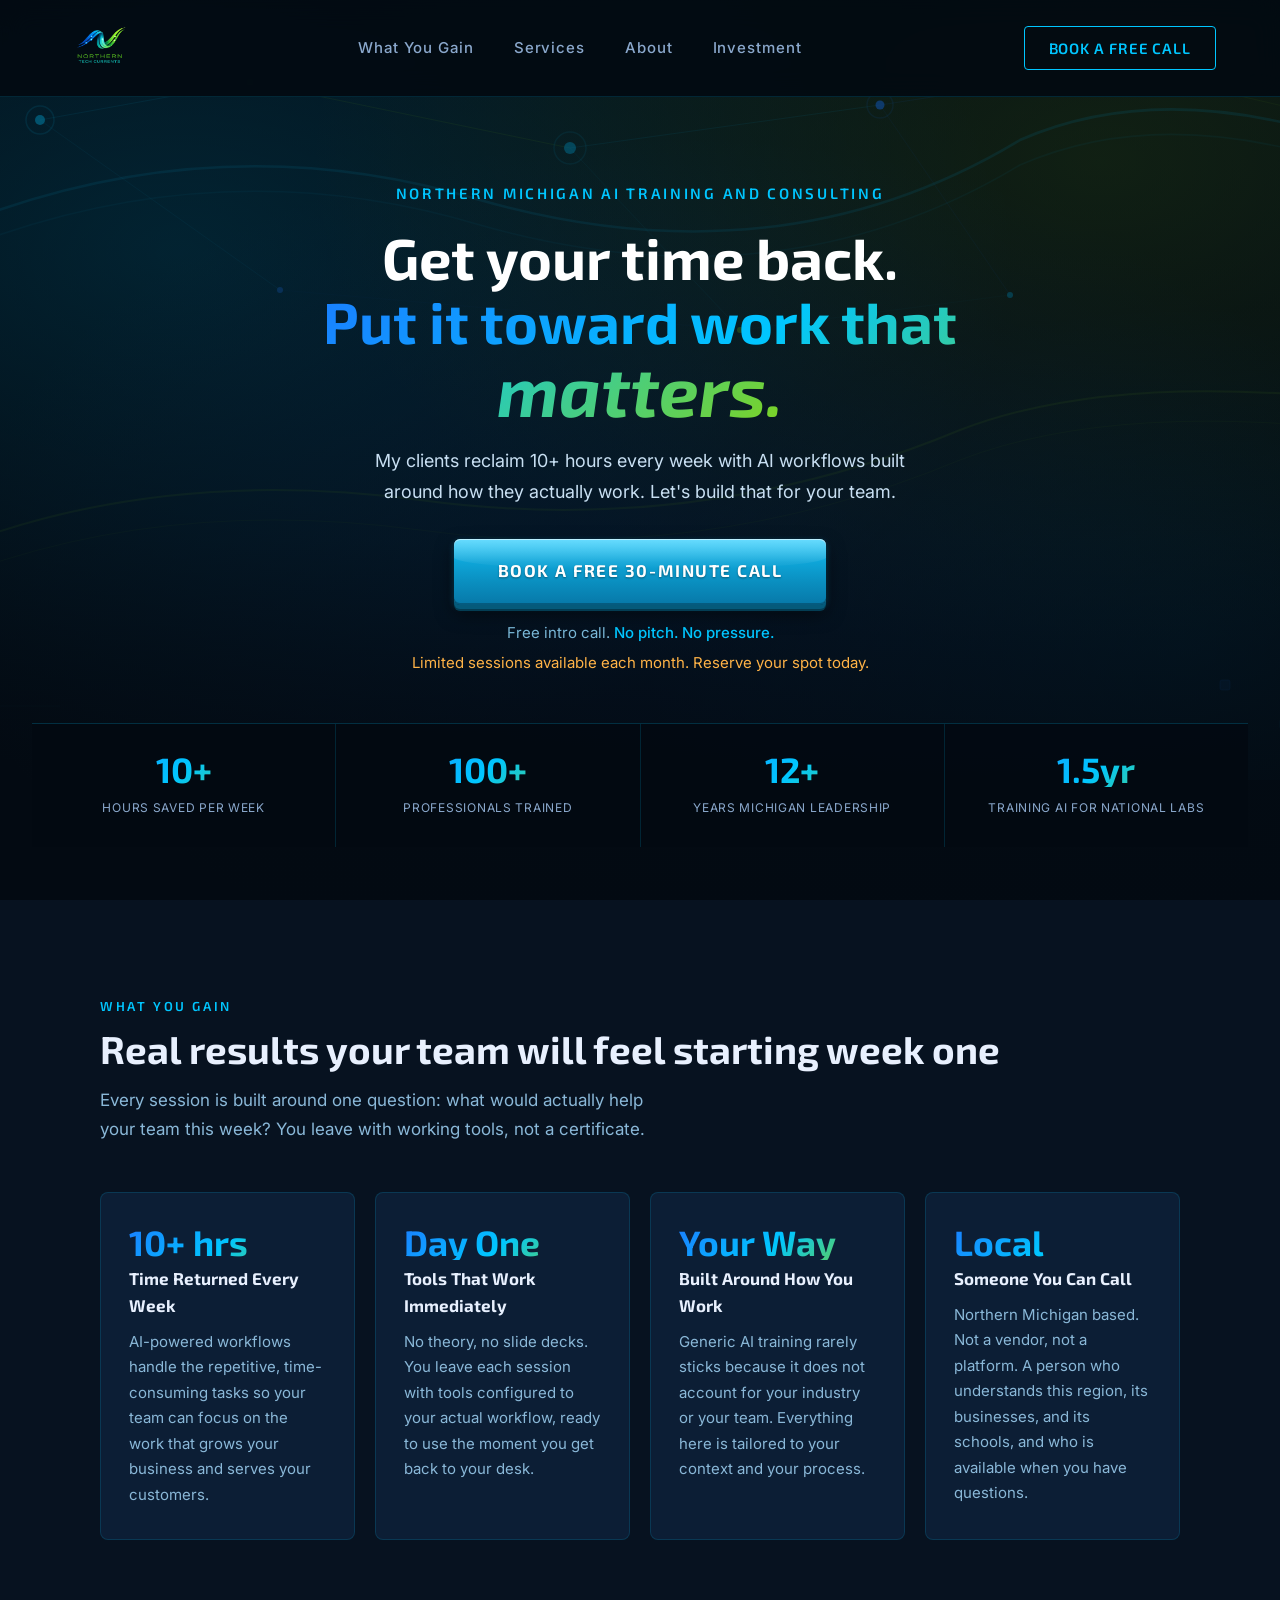
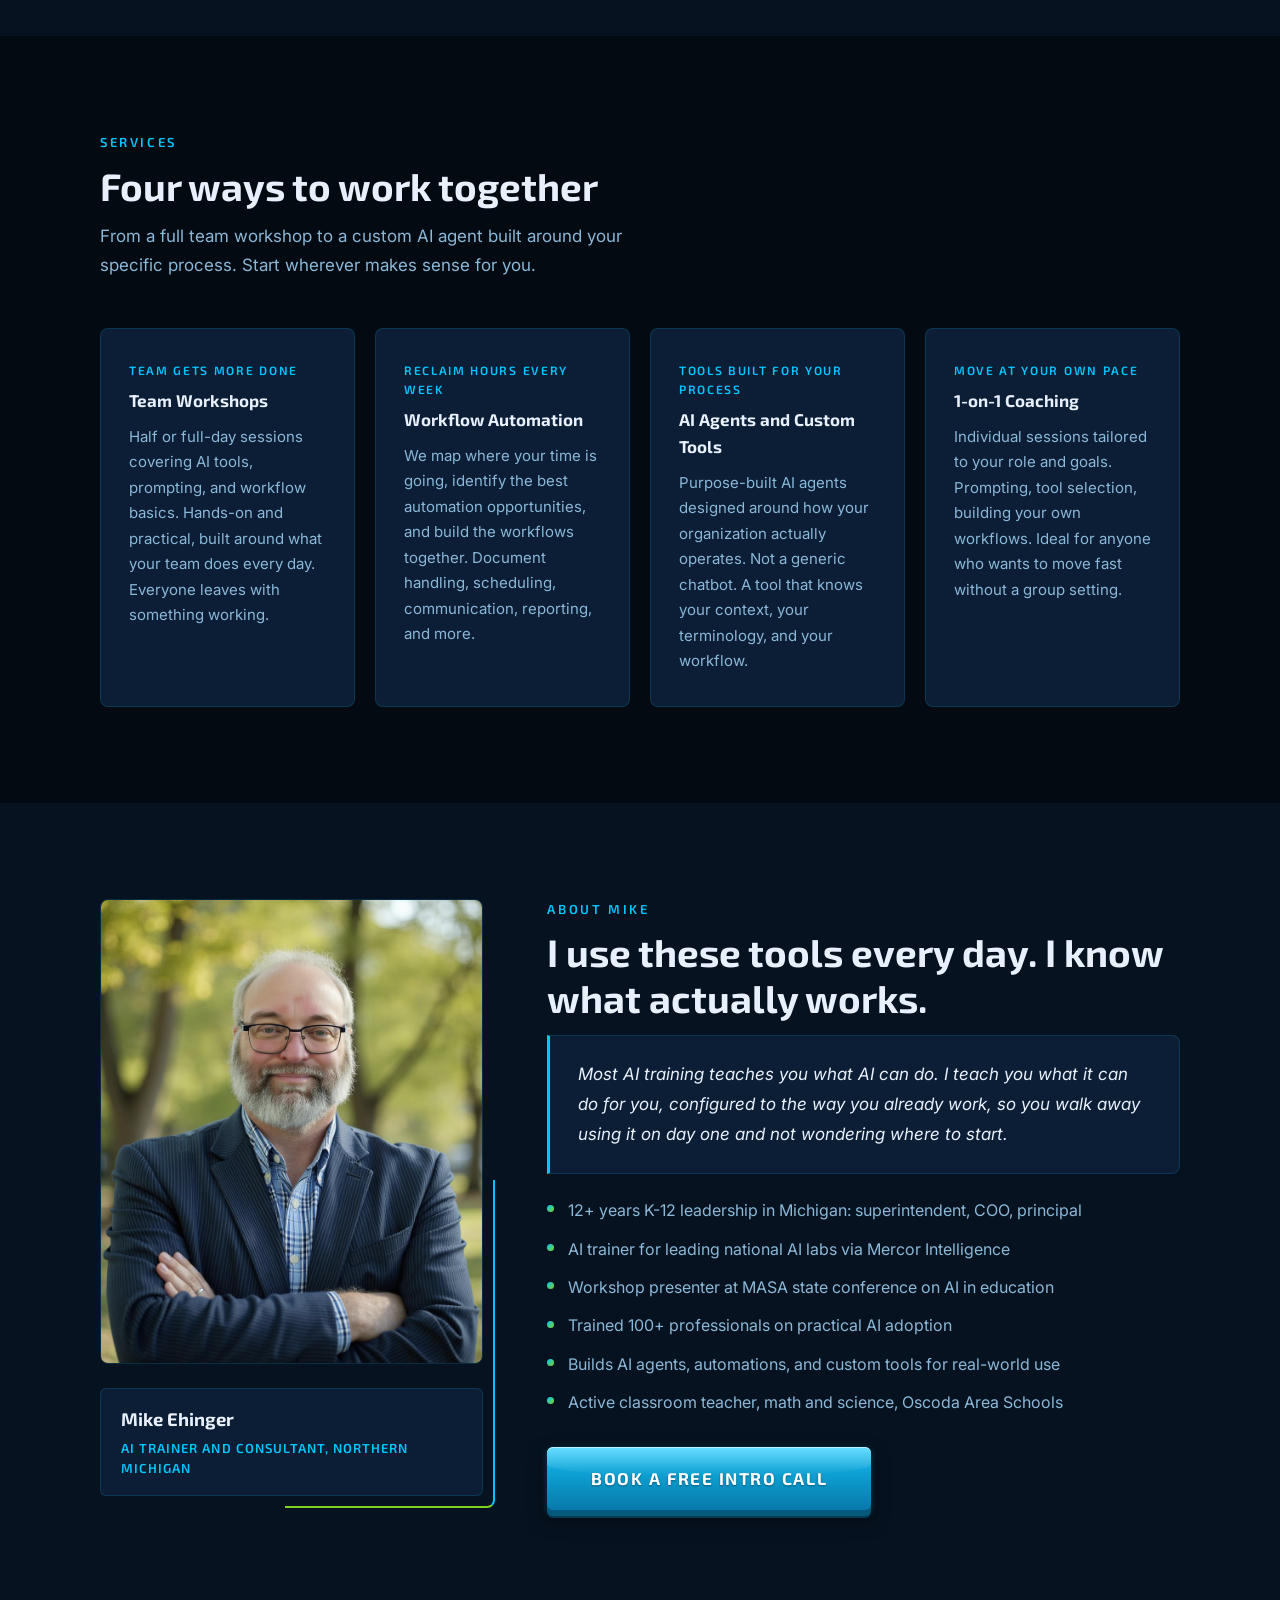
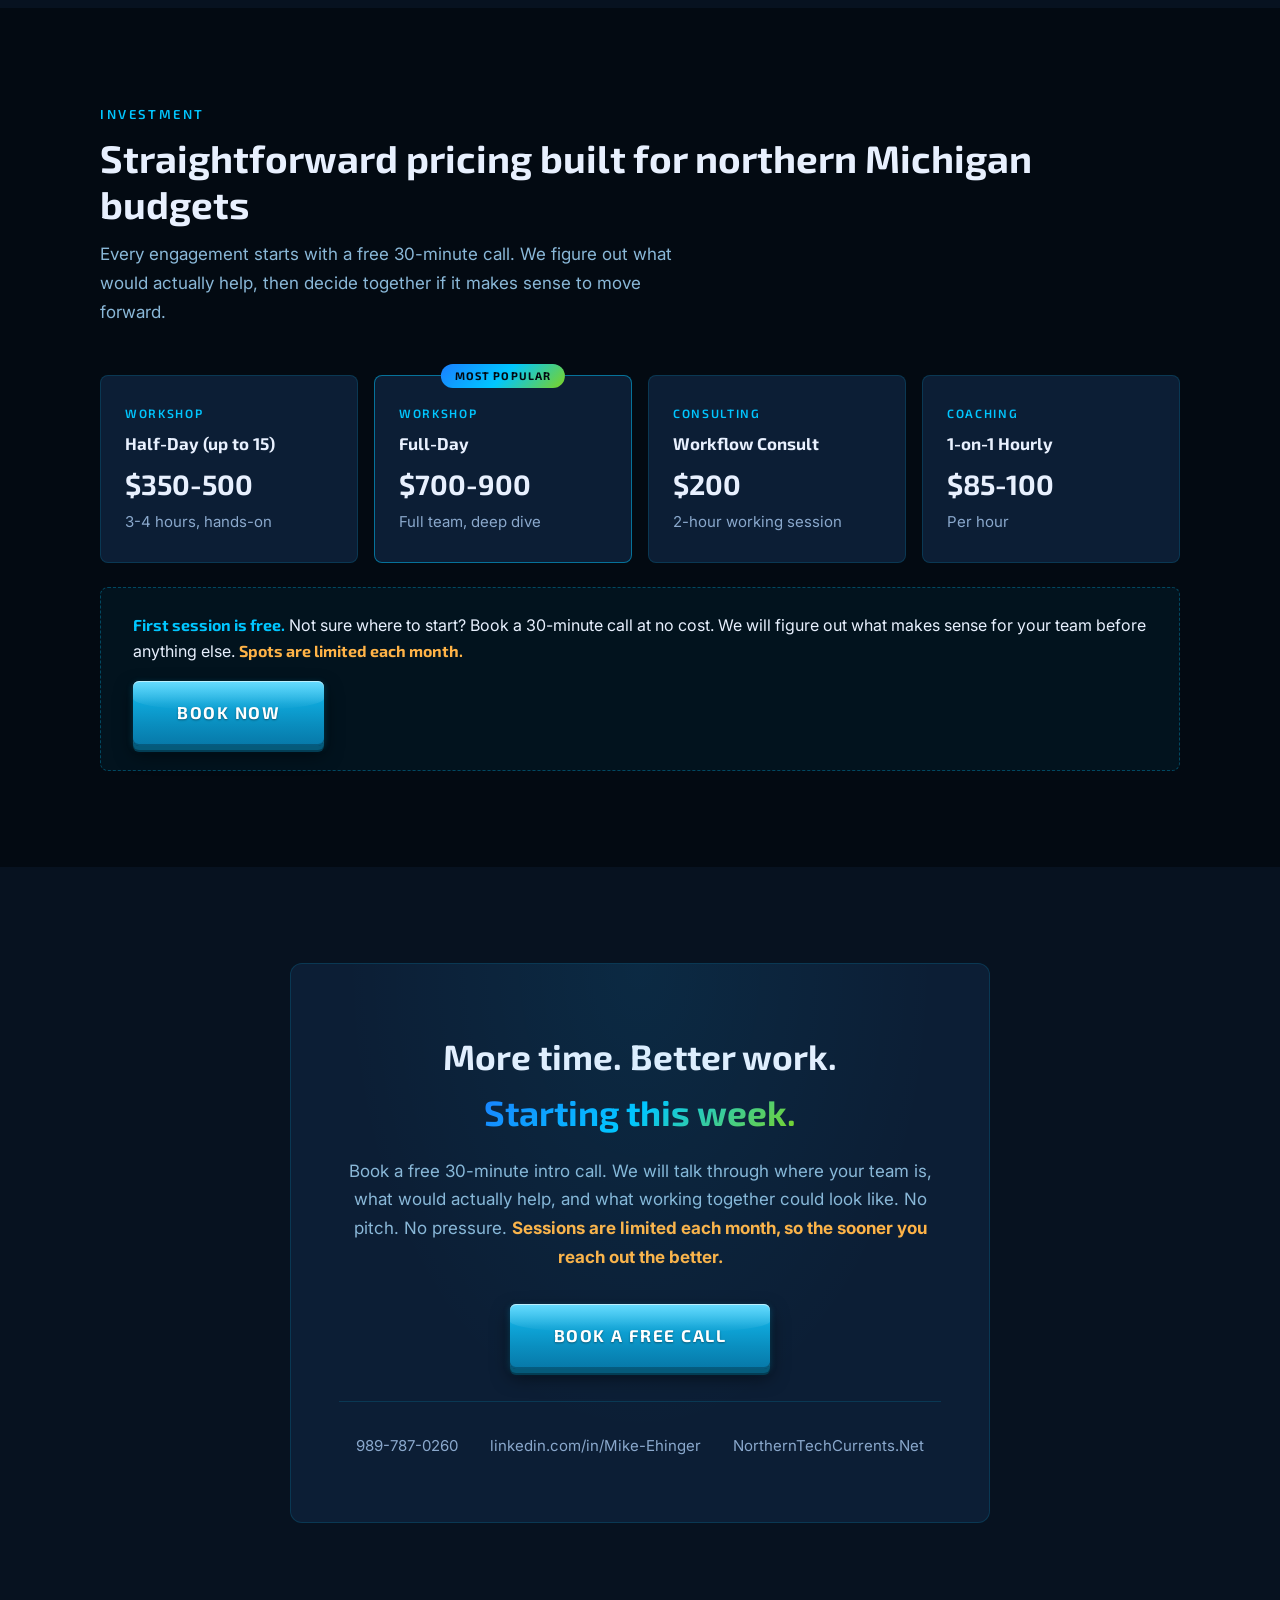
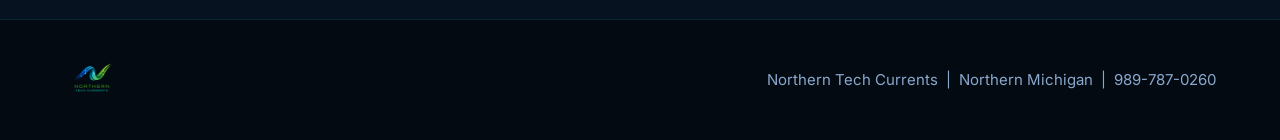
==== commit a7147f2e: "Update print statement from 'Hello' to 'Goodbye'" ====
--- a/index.html
+++ b/index.html
@@ -6,157 +6,183 @@
   <title>Northern Tech Currents | AI Training and Workflow Consulting</title>
   <meta name="description" content="AI implementation, workflow automation, and custom AI tools for businesses and schools across northern Michigan. Mike Ehinger, AI trainer and educator." />
   <link rel="preconnect" href="https://fonts.googleapis.com" />
-  <link href="https://fonts.googleapis.com/css2?family=Exo+2:wght@300;400;600;700&family=Space+Grotesk:wght@300;400;500&display=swap" rel="stylesheet" />
+  <link href="https://fonts.googleapis.com/css2?family=Exo+2:ital,wght@0,400;0,600;0,700;1,700&family=Inter:wght@400;500&display=swap" rel="stylesheet" />
   <style>
     *, *::before, *::after { box-sizing: border-box; margin: 0; padding: 0; }
 
     :root {
-      --blue:  #1a7fff;
-      --cyan:  #00c6ff;
-      --green: #7ed321;
-      --dark:  #050b14;
-      --dark2: #0a1628;
-      --dark3: #0f2040;
-      --text:  #e8f0fe;
-      --muted: #8aa8cc;
+      --blue:   #1a7fff;
+      --cyan:   #00c6ff;
+      --green:  #7ed321;
+      --dark:   #030a12;
+      --dark2:  #071220;
+      --dark3:  #0c1e35;
+      --text:   #e8f0fe;
+      --muted:  #8aa8cc;
       --border: rgba(0,198,255,0.15);
-      --grad:  linear-gradient(135deg, var(--blue), var(--cyan), var(--green));
+      --grad:   linear-gradient(135deg, var(--blue), var(--cyan), var(--green));
     }
 
     html { scroll-behavior: smooth; }
 
     body {
-      font-family: 'Space Grotesk', sans-serif;
+      font-family: 'Inter', sans-serif;
       background: var(--dark);
       color: var(--text);
       line-height: 1.6;
       overflow-x: hidden;
     }
 
-    body::before {
-      content: '';
-      position: fixed;
-      inset: 0;
-      background-image: url("data:image/svg+xml,%3Csvg viewBox='0 0 256 256' xmlns='http://www.w3.org/2000/svg'%3E%3Cfilter id='noise'%3E%3CfeTurbulence type='fractalNoise' baseFrequency='0.9' numOctaves='4' stitchTiles='stitch'/%3E%3C/filter%3E%3Crect width='100%25' height='100%25' filter='url(%23noise)' opacity='0.04'/%3E%3C/svg%3E");
-      pointer-events: none;
-      z-index: 0;
-      opacity: 0.4;
-    }
-
+    h1, h2, h3, h4, .stat-num, .nav-cta, .btn-primary, .btn-ghost,
+    .section-label, .service-outcome, .price-type, .eyebrow, .about-role {
+      font-family: 'Exo 2', sans-serif;
+    }
+
+    /* NAV */
     nav {
       position: fixed; top: 0; left: 0; right: 0; z-index: 100;
       display: flex; align-items: center; justify-content: space-between;
-      padding: 1.25rem 4rem;
-      background: rgba(5,11,20,0.88);
-      backdrop-filter: blur(12px);
+      padding: 0.75rem 4rem;
+      background: rgba(3,10,18,0.92);
+      backdrop-filter: blur(14px);
       border-bottom: 1px solid var(--border);
     }
     .nav-logo img { height: 72px; display: block; }
     .nav-links { display: flex; gap: 2.5rem; list-style: none; }
-    .nav-links a { color: var(--muted); text-decoration: none; font-size: 0.85rem; letter-spacing: 0.08em; text-transform: uppercase; font-weight: 500; transition: color 0.2s; }
+    .nav-links a { font-family: 'Inter', sans-serif; color: var(--muted); text-decoration: none; font-size: 15px; letter-spacing: 0.06em; font-weight: 500; transition: color 0.2s; }
     .nav-links a:hover { color: var(--cyan); }
-    .nav-cta { background: transparent; border: 1px solid var(--cyan); color: var(--cyan); padding: 0.5rem 1.4rem; border-radius: 4px; font-family: inherit; font-size: 0.85rem; font-weight: 500; letter-spacing: 0.06em; text-decoration: none; text-transform: uppercase; transition: background 0.2s, color 0.2s; }
+    .nav-cta { background: transparent; border: 1px solid var(--cyan); color: var(--cyan); padding: 0.55rem 1.5rem; border-radius: 4px; font-family: 'Exo 2', sans-serif; font-size: 15px; font-weight: 600; letter-spacing: 0.06em; text-decoration: none; text-transform: uppercase; transition: background 0.2s, color 0.2s; }
     .nav-cta:hover { background: var(--cyan); color: var(--dark); }
 
+    /* HERO */
     .hero {
       position: relative; min-height: 100vh;
       display: flex; flex-direction: column; align-items: center; justify-content: center;
-      text-align: center; padding: 8rem 2rem 4rem; overflow: hidden;
-    }
-    .hero-glow { position: absolute; width: 700px; height: 700px; border-radius: 50%; background: radial-gradient(circle, rgba(0,198,255,0.1) 0%, transparent 70%); top: 50%; left: 50%; transform: translate(-50%,-50%); pointer-events: none; }
-    .hero-glow-2 { position: absolute; width: 500px; height: 500px; border-radius: 50%; background: radial-gradient(circle, rgba(126,211,33,0.07) 0%, transparent 70%); top: 30%; left: 65%; pointer-events: none; }
-
-    .hero-eyebrow { font-size: 0.75rem; letter-spacing: 0.2em; text-transform: uppercase; color: var(--cyan); margin-bottom: 1.5rem; font-weight: 500; animation: fadeUp 0.8s ease both; }
-    .hero h1 { font-family: 'Exo 2', sans-serif; font-size: clamp(2.2rem, 5.5vw, 3.8rem); font-weight: 700; line-height: 1.15; max-width: 820px; margin-bottom: 1.5rem; animation: fadeUp 0.8s 0.1s ease both; }
+      text-align: center; padding: 8rem 2rem 0; overflow: hidden;
+    }
+    .hero-canvas { position: absolute; inset: 0; width: 100%; height: 100%; }
+    .hero-overlay {
+      position: absolute; inset: 0; z-index: 1;
+      background: linear-gradient(to bottom, rgba(3,10,18,0.45) 0%, rgba(3,10,18,0.62) 60%, rgba(3,10,18,0.95) 100%);
+    }
+    .hero-content { position: relative; z-index: 2; max-width: 680px; animation: fadeUp 0.9s ease both; }
+    .eyebrow { font-size: 15px; letter-spacing: 0.18em; text-transform: uppercase; color: var(--cyan); margin-bottom: 1.25rem; font-weight: 600; }
+    .hero h1 { font-family: 'Exo 2', sans-serif; font-size: clamp(2.4rem, 5.5vw, 3.6rem); font-weight: 700; line-height: 1.12; color: #ffffff; margin-bottom: 1.25rem; }
     .grad-text { background: var(--grad); -webkit-background-clip: text; -webkit-text-fill-color: transparent; background-clip: text; }
-    .hero-sub { font-size: 1.05rem; color: var(--muted); max-width: 600px; margin-bottom: 1.5rem; font-weight: 300; line-height: 1.75; animation: fadeUp 0.8s 0.2s ease both; }
-
-    .benefit-pills { display: flex; gap: 0.75rem; flex-wrap: wrap; justify-content: center; margin-bottom: 2.5rem; animation: fadeUp 0.8s 0.25s ease both; }
-    .pill { background: rgba(0,198,255,0.08); border: 1px solid rgba(0,198,255,0.25); color: var(--cyan); font-size: 0.8rem; font-weight: 500; padding: 0.4rem 1rem; border-radius: 999px; letter-spacing: 0.03em; }
-
-    .hero-actions { display: flex; gap: 1rem; flex-wrap: wrap; justify-content: center; animation: fadeUp 0.8s 0.3s ease both; }
-    .btn-primary { display: inline-block; background: var(--grad); color: #050b14; font-family: inherit; font-weight: 700; font-size: 0.9rem; letter-spacing: 0.06em; text-transform: uppercase; padding: 0.9rem 2.2rem; border-radius: 4px; text-decoration: none; border: none; cursor: pointer; transition: opacity 0.2s, transform 0.2s; }
-    .btn-primary:hover { opacity: 0.9; transform: translateY(-1px); }
-    .btn-ghost { display: inline-block; background: transparent; color: var(--text); font-family: inherit; font-weight: 500; font-size: 0.9rem; letter-spacing: 0.06em; text-transform: uppercase; padding: 0.9rem 2.2rem; border-radius: 4px; text-decoration: none; border: 1px solid rgba(255,255,255,0.2); cursor: pointer; transition: border-color 0.2s, color 0.2s; }
-    .btn-ghost:hover { border-color: var(--cyan); color: var(--cyan); }
-
-    .stats-wrap { position: relative; z-index: 1; padding: 0 2rem; margin-top: -1.5rem; margin-bottom: 5rem; }
-    .stats { display: flex; justify-content: center; flex-wrap: wrap; margin: 0 auto; max-width: 860px; border: 1px solid var(--border); border-radius: 8px; background: rgba(10,22,40,0.85); backdrop-filter: blur(8px); animation: fadeUp 0.8s 0.4s ease both; }
-    .stat-item { flex: 1; min-width: 160px; padding: 2rem; text-align: center; border-right: 1px solid var(--border); }
+    .matters { font-size: clamp(3rem, 7vw, 4.4rem); font-style: italic; line-height: 1; display: inline-block; }
+    .hero-sub { font-family: 'Inter', sans-serif; font-size: 18px; color: #c8dff2; max-width: 560px; margin: 0 auto 2rem; font-weight: 400; line-height: 1.7; }
+
+    .btn-primary {
+      display: inline-block; position: relative;
+      background: linear-gradient(180deg, #2ecfff 0%, #0ea5d8 35%, #0a8fc0 65%, #0778a8 100%);
+      color: #ffffff; font-family: 'Exo 2', sans-serif; font-weight: 700; font-size: 17px;
+      letter-spacing: 0.09em; text-transform: uppercase;
+      padding: 18px 44px 20px; border-radius: 6px; border: none; cursor: pointer; text-decoration: none;
+      text-shadow: 0 1px 2px rgba(0,0,0,0.4);
+      box-shadow: inset 0 1px 0 rgba(255,255,255,0.55), inset 0 -2px 0 rgba(0,0,0,0.25),
+                  0 4px 0 #055a7a, 0 6px 0 #033d54,
+                  0 8px 18px rgba(0,0,0,0.55), 0 2px 6px rgba(0,198,255,0.35);
+      transition: transform 0.1s, box-shadow 0.1s;
+    }
+    .btn-primary::before {
+      content: ''; position: absolute; top: 0; left: 0; right: 0; height: 45%;
+      border-radius: 6px 6px 40% 40%;
+      background: linear-gradient(180deg, rgba(255,255,255,0.28) 0%, rgba(255,255,255,0) 100%);
+      pointer-events: none;
+    }
+    .btn-primary:hover { transform: translateY(2px); box-shadow: inset 0 1px 0 rgba(255,255,255,0.45), inset 0 -2px 0 rgba(0,0,0,0.2), 0 2px 0 #055a7a, 0 3px 0 #033d54, 0 5px 12px rgba(0,0,0,0.45); }
+    .hero-note { font-family: 'Inter', sans-serif; font-size: 15px; color: #7ab8d8; margin-top: 1rem; }
+    .hero-note span { color: var(--cyan); font-weight: 500; }
+
+    /* STATS */
+    .stats-wrap { position: relative; z-index: 2; width: 100%; margin-top: 3rem; }
+    .stats {
+      display: flex; flex-wrap: wrap;
+      background: rgba(3,10,18,0.96);
+      border-top: 1px solid rgba(0,198,255,0.2);
+    }
+    .stat-item { flex: 1; min-width: 140px; padding: 1.75rem 1rem; text-align: center; border-right: 1px solid var(--border); }
     .stat-item:last-child { border-right: none; }
     .stat-num { font-family: 'Exo 2', sans-serif; font-size: 2.2rem; font-weight: 700; background: var(--grad); -webkit-background-clip: text; -webkit-text-fill-color: transparent; background-clip: text; display: block; line-height: 1; margin-bottom: 0.4rem; }
-    .stat-label { font-size: 0.75rem; color: var(--muted); letter-spacing: 0.04em; text-transform: uppercase; line-height: 1.4; }
-
+    .stat-label { font-family: 'Inter', sans-serif; font-size: 12px; color: var(--muted); letter-spacing: 0.06em; text-transform: uppercase; line-height: 1.4; }
+
+    /* SHARED SECTION */
     section { position: relative; z-index: 1; padding: 6rem 2rem; }
     .section-inner { max-width: 1080px; margin: 0 auto; }
-    .section-label { font-size: 0.72rem; letter-spacing: 0.2em; text-transform: uppercase; color: var(--cyan); font-weight: 500; margin-bottom: 0.6rem; }
-    .section-title { font-family: 'Exo 2', sans-serif; font-size: clamp(1.7rem, 3.2vw, 2.4rem); font-weight: 700; margin-bottom: 0.85rem; line-height: 1.2; }
-    .section-sub { color: var(--muted); font-size: 1rem; max-width: 580px; font-weight: 300; margin-bottom: 3rem; line-height: 1.7; }
-
+    .section-label { font-family: 'Exo 2', sans-serif; font-size: 13px; letter-spacing: 0.2em; text-transform: uppercase; color: var(--cyan); font-weight: 600; margin-bottom: 0.6rem; }
+    .section-title { font-family: 'Exo 2', sans-serif; font-size: clamp(1.75rem, 3vw, 2.4rem); font-weight: 700; margin-bottom: 0.85rem; line-height: 1.2; }
+    .section-sub { font-family: 'Inter', sans-serif; color: #8ab8d8; font-size: 17px; max-width: 580px; font-weight: 400; margin-bottom: 3rem; line-height: 1.7; }
+
+    /* BENEFITS */
     #benefits { background: var(--dark2); }
     .benefits-grid { display: grid; grid-template-columns: repeat(auto-fit, minmax(230px, 1fr)); gap: 1.25rem; }
     .benefit-card { background: var(--dark3); border: 1px solid var(--border); border-radius: 8px; padding: 2rem 1.75rem; transition: border-color 0.3s, transform 0.3s; position: relative; overflow: hidden; }
     .benefit-card::before { content: ''; position: absolute; top: 0; left: 0; right: 0; height: 2px; background: var(--grad); opacity: 0; transition: opacity 0.3s; }
-    .benefit-card:hover { border-color: rgba(0,198,255,0.4); transform: translateY(-3px); }
+    .benefit-card:hover { border-color: rgba(0,198,255,0.45); transform: translateY(-3px); }
     .benefit-card:hover::before { opacity: 1; }
-    .benefit-value { font-family: 'Exo 2', sans-serif; font-size: 2rem; font-weight: 700; background: var(--grad); -webkit-background-clip: text; -webkit-text-fill-color: transparent; background-clip: text; margin-bottom: 0.3rem; line-height: 1; }
-    .benefit-title { font-size: 1rem; font-weight: 600; margin-bottom: 0.6rem; color: var(--text); }
-    .benefit-desc { font-size: 0.875rem; color: var(--muted); line-height: 1.65; }
-
+    .benefit-value { font-family: 'Exo 2', sans-serif; font-size: 2.2rem; font-weight: 700; background: var(--grad); -webkit-background-clip: text; -webkit-text-fill-color: transparent; background-clip: text; margin-bottom: 0.3rem; line-height: 1; }
+    .benefit-title { font-family: 'Exo 2', sans-serif; font-size: 17px; font-weight: 700; margin-bottom: 0.6rem; color: var(--text); }
+    .benefit-desc { font-family: 'Inter', sans-serif; font-size: 15px; color: #8ab8d8; line-height: 1.7; }
+
+    /* SERVICES */
     #services { background: var(--dark); }
     .services-grid { display: grid; grid-template-columns: repeat(auto-fit, minmax(220px, 1fr)); gap: 1.25rem; }
     .service-card { background: var(--dark3); border: 1px solid var(--border); border-radius: 8px; padding: 2rem 1.75rem; transition: border-color 0.3s, transform 0.3s; position: relative; overflow: hidden; }
     .service-card::after { content: ''; position: absolute; bottom: 0; left: 0; right: 0; height: 2px; background: var(--grad); opacity: 0; transition: opacity 0.3s; }
-    .service-card:hover { border-color: rgba(0,198,255,0.4); transform: translateY(-3px); }
+    .service-card:hover { border-color: rgba(0,198,255,0.45); transform: translateY(-3px); }
     .service-card:hover::after { opacity: 1; }
-    .service-outcome { font-size: 0.72rem; letter-spacing: 0.12em; text-transform: uppercase; color: var(--cyan); font-weight: 500; margin-bottom: 0.4rem; }
-    .service-title { font-family: 'Exo 2', sans-serif; font-size: 1.05rem; font-weight: 600; margin-bottom: 0.6rem; color: var(--text); }
-    .service-desc { font-size: 0.875rem; color: var(--muted); line-height: 1.65; }
-
+    .service-outcome { font-family: 'Exo 2', sans-serif; font-size: 12px; letter-spacing: 0.14em; text-transform: uppercase; color: var(--cyan); font-weight: 600; margin-bottom: 0.4rem; }
+    .service-title { font-family: 'Exo 2', sans-serif; font-size: 17px; font-weight: 700; margin-bottom: 0.6rem; color: var(--text); }
+    .service-desc { font-family: 'Inter', sans-serif; font-size: 15px; color: #8ab8d8; line-height: 1.7; }
+
+    /* ABOUT */
     #about { background: var(--dark2); }
     .about-grid { display: grid; grid-template-columns: 1fr 1.65fr; gap: 4rem; align-items: start; }
+    .about-photo { width: 100%; border-radius: 8px; display: block; border: 1px solid var(--border); filter: saturate(0.88); }
     .about-photo-wrap { position: relative; }
-    .about-photo { width: 100%; border-radius: 8px; display: block; border: 1px solid var(--border); filter: saturate(0.88); }
     .about-photo-accent { position: absolute; bottom: -12px; right: -12px; width: 55%; height: 55%; border-radius: 0 0 8px 0; border-right: 2px solid var(--cyan); border-bottom: 2px solid var(--green); pointer-events: none; }
     .about-name-badge { margin-top: 1.5rem; padding: 1rem 1.25rem; background: var(--dark3); border: 1px solid var(--border); border-radius: 6px; }
-    .about-name { font-family: 'Exo 2', sans-serif; font-size: 1.1rem; font-weight: 700; color: var(--text); margin-bottom: 0.2rem; }
-    .about-role { font-size: 0.8rem; color: var(--cyan); letter-spacing: 0.06em; text-transform: uppercase; }
+    .about-name { font-family: 'Exo 2', sans-serif; font-size: 1.15rem; font-weight: 700; color: var(--text); margin-bottom: 0.2rem; }
+    .about-role { font-family: 'Exo 2', sans-serif; font-size: 13px; color: var(--cyan); letter-spacing: 0.08em; text-transform: uppercase; font-weight: 600; }
     .about-cred-list { list-style: none; display: flex; flex-direction: column; gap: 0.85rem; margin-top: 0.5rem; }
-    .about-cred-list li { display: flex; align-items: flex-start; gap: 0.85rem; font-size: 0.9rem; color: var(--muted); line-height: 1.5; }
+    .about-cred-list li { font-family: 'Inter', sans-serif; display: flex; align-items: flex-start; gap: 0.85rem; font-size: 16px; color: #8ab8d8; line-height: 1.55; }
     .cred-dot { width: 7px; height: 7px; border-radius: 50%; background: linear-gradient(135deg, var(--cyan), var(--green)); flex-shrink: 0; margin-top: 0.45rem; }
-    .about-quote { background: var(--dark3); border: 1px solid var(--border); border-left: 3px solid var(--cyan); border-radius: 0 8px 8px 0; padding: 1.5rem 1.75rem; font-size: 0.95rem; color: var(--text); line-height: 1.75; font-weight: 300; font-style: italic; margin-bottom: 1.5rem; }
-
+    .about-quote { font-family: 'Inter', sans-serif; background: var(--dark3); border: 1px solid var(--border); border-left: 3px solid var(--cyan); border-radius: 0 8px 8px 0; padding: 1.5rem 1.75rem; font-size: 17px; color: var(--text); line-height: 1.75; font-weight: 400; font-style: italic; margin-bottom: 1.5rem; }
+
+    /* PRICING */
     #pricing { background: var(--dark); }
     .pricing-grid { display: grid; grid-template-columns: repeat(auto-fit, minmax(200px, 1fr)); gap: 1rem; margin-bottom: 1.5rem; }
     .price-card { background: var(--dark3); border: 1px solid var(--border); border-radius: 8px; padding: 1.75rem 1.5rem; transition: border-color 0.3s; }
-    .price-card:hover { border-color: rgba(0,198,255,0.35); }
-    .price-card.featured { border-color: rgba(0,198,255,0.45); position: relative; }
-    .price-card.featured::before { content: 'Most Popular'; position: absolute; top: -12px; left: 50%; transform: translateX(-50%); background: var(--grad); color: var(--dark); font-size: 0.68rem; font-weight: 700; letter-spacing: 0.1em; text-transform: uppercase; padding: 3px 12px; border-radius: 12px; white-space: nowrap; }
-    .price-type { font-size: 0.72rem; letter-spacing: 0.12em; text-transform: uppercase; color: var(--cyan); font-weight: 500; margin-bottom: 0.4rem; }
-    .price-name { font-family: 'Exo 2', sans-serif; font-size: 1rem; font-weight: 600; margin-bottom: 0.3rem; }
-    .price-amount { font-family: 'Exo 2', sans-serif; font-size: 1.65rem; font-weight: 700; margin-bottom: 0.2rem; }
-    .price-note { font-size: 0.78rem; color: var(--muted); }
+    .price-card:hover { border-color: rgba(0,198,255,0.4); }
+    .price-card.featured { border-color: rgba(0,198,255,0.5); position: relative; }
+    .price-card.featured::before { content: 'Most Popular'; position: absolute; top: -12px; left: 50%; transform: translateX(-50%); background: var(--grad); color: var(--dark); font-family: 'Exo 2', sans-serif; font-size: 11px; font-weight: 700; letter-spacing: 0.1em; text-transform: uppercase; padding: 3px 14px; border-radius: 12px; white-space: nowrap; }
+    .price-type { font-family: 'Exo 2', sans-serif; font-size: 12px; letter-spacing: 0.14em; text-transform: uppercase; color: var(--cyan); font-weight: 600; margin-bottom: 0.4rem; }
+    .price-name { font-family: 'Exo 2', sans-serif; font-size: 17px; font-weight: 700; margin-bottom: 0.3rem; }
+    .price-amount { font-family: 'Exo 2', sans-serif; font-size: 1.75rem; font-weight: 700; margin-bottom: 0.2rem; }
+    .price-note { font-family: 'Inter', sans-serif; font-size: 15px; color: var(--muted); }
     .price-free { background: rgba(0,198,255,0.05); border: 1px dashed rgba(0,198,255,0.3); border-radius: 8px; padding: 1.5rem 2rem; display: flex; align-items: center; justify-content: space-between; flex-wrap: wrap; gap: 1rem; }
-    .price-free-text { font-size: 0.95rem; }
-    .price-free-text span { color: var(--cyan); font-weight: 600; }
-
+    .price-free-text { font-family: 'Inter', sans-serif; font-size: 16px; }
+    .price-free-text span { font-family: 'Exo 2', sans-serif; color: var(--cyan); font-weight: 700; }
+
+    /* CTA */
     #contact { background: var(--dark2); text-align: center; }
     .cta-box { background: var(--dark3); border: 1px solid var(--border); border-radius: 12px; padding: 4rem 3rem; max-width: 700px; margin: 0 auto; position: relative; overflow: hidden; }
     .cta-box::before { content: ''; position: absolute; inset: 0; background: radial-gradient(ellipse at top, rgba(0,198,255,0.07), transparent 60%); pointer-events: none; }
-    .cta-box h2 { font-family: 'Exo 2', sans-serif; font-size: 2rem; font-weight: 700; margin-bottom: 1rem; }
-    .cta-box p { color: var(--muted); font-size: 0.95rem; margin-bottom: 2rem; font-weight: 300; line-height: 1.7; }
+    .cta-box h2 { font-family: 'Exo 2', sans-serif; font-size: 2.2rem; font-weight: 700; margin-bottom: 1rem; }
+    .cta-box p { font-family: 'Inter', sans-serif; color: #8ab8d8; font-size: 17px; margin-bottom: 2rem; font-weight: 400; line-height: 1.7; }
     .cta-contact-links { display: flex; justify-content: center; gap: 2rem; flex-wrap: wrap; margin-top: 2rem; padding-top: 2rem; border-top: 1px solid var(--border); }
-    .cta-contact-links a { color: var(--muted); font-size: 0.85rem; text-decoration: none; transition: color 0.2s; letter-spacing: 0.04em; }
+    .cta-contact-links a { font-family: 'Inter', sans-serif; color: var(--muted); font-size: 15px; text-decoration: none; transition: color 0.2s; }
     .cta-contact-links a:hover { color: var(--cyan); }
 
+    /* FOOTER */
     footer { position: relative; z-index: 1; border-top: 1px solid var(--border); padding: 2rem 4rem; display: flex; align-items: center; justify-content: space-between; flex-wrap: wrap; gap: 1rem; }
-    footer img { height: 52px; opacity: 0.7; }
-    .footer-text { font-size: 0.78rem; color: var(--muted); }
-
-    @keyframes fadeUp { from { opacity: 0; transform: translateY(20px); } to { opacity: 1; transform: translateY(0); } }
+    footer img { height: 56px; opacity: 0.85; }
+    .footer-text { font-family: 'Inter', sans-serif; font-size: 15px; color: var(--muted); }
+
+    @keyframes fadeUp { from { opacity: 0; transform: translateY(22px); } to { opacity: 1; transform: translateY(0); } }
 
     @media (max-width: 768px) {
-      nav { padding: 1rem 1.5rem; }
+      nav { padding: 0.75rem 1.5rem; }
       .nav-links { display: none; }
       .about-grid { grid-template-columns: 1fr; gap: 2.5rem; }
       footer { padding: 1.5rem 2rem; }
@@ -167,59 +193,92 @@
 <body>
 
   <nav>
-    <a class="nav-logo" href="#"><img src="[data-uri]" alt="Northern Tech Currents" /></a>
+    <a class="nav-logo" href="#">
+      <img src="[data-uri]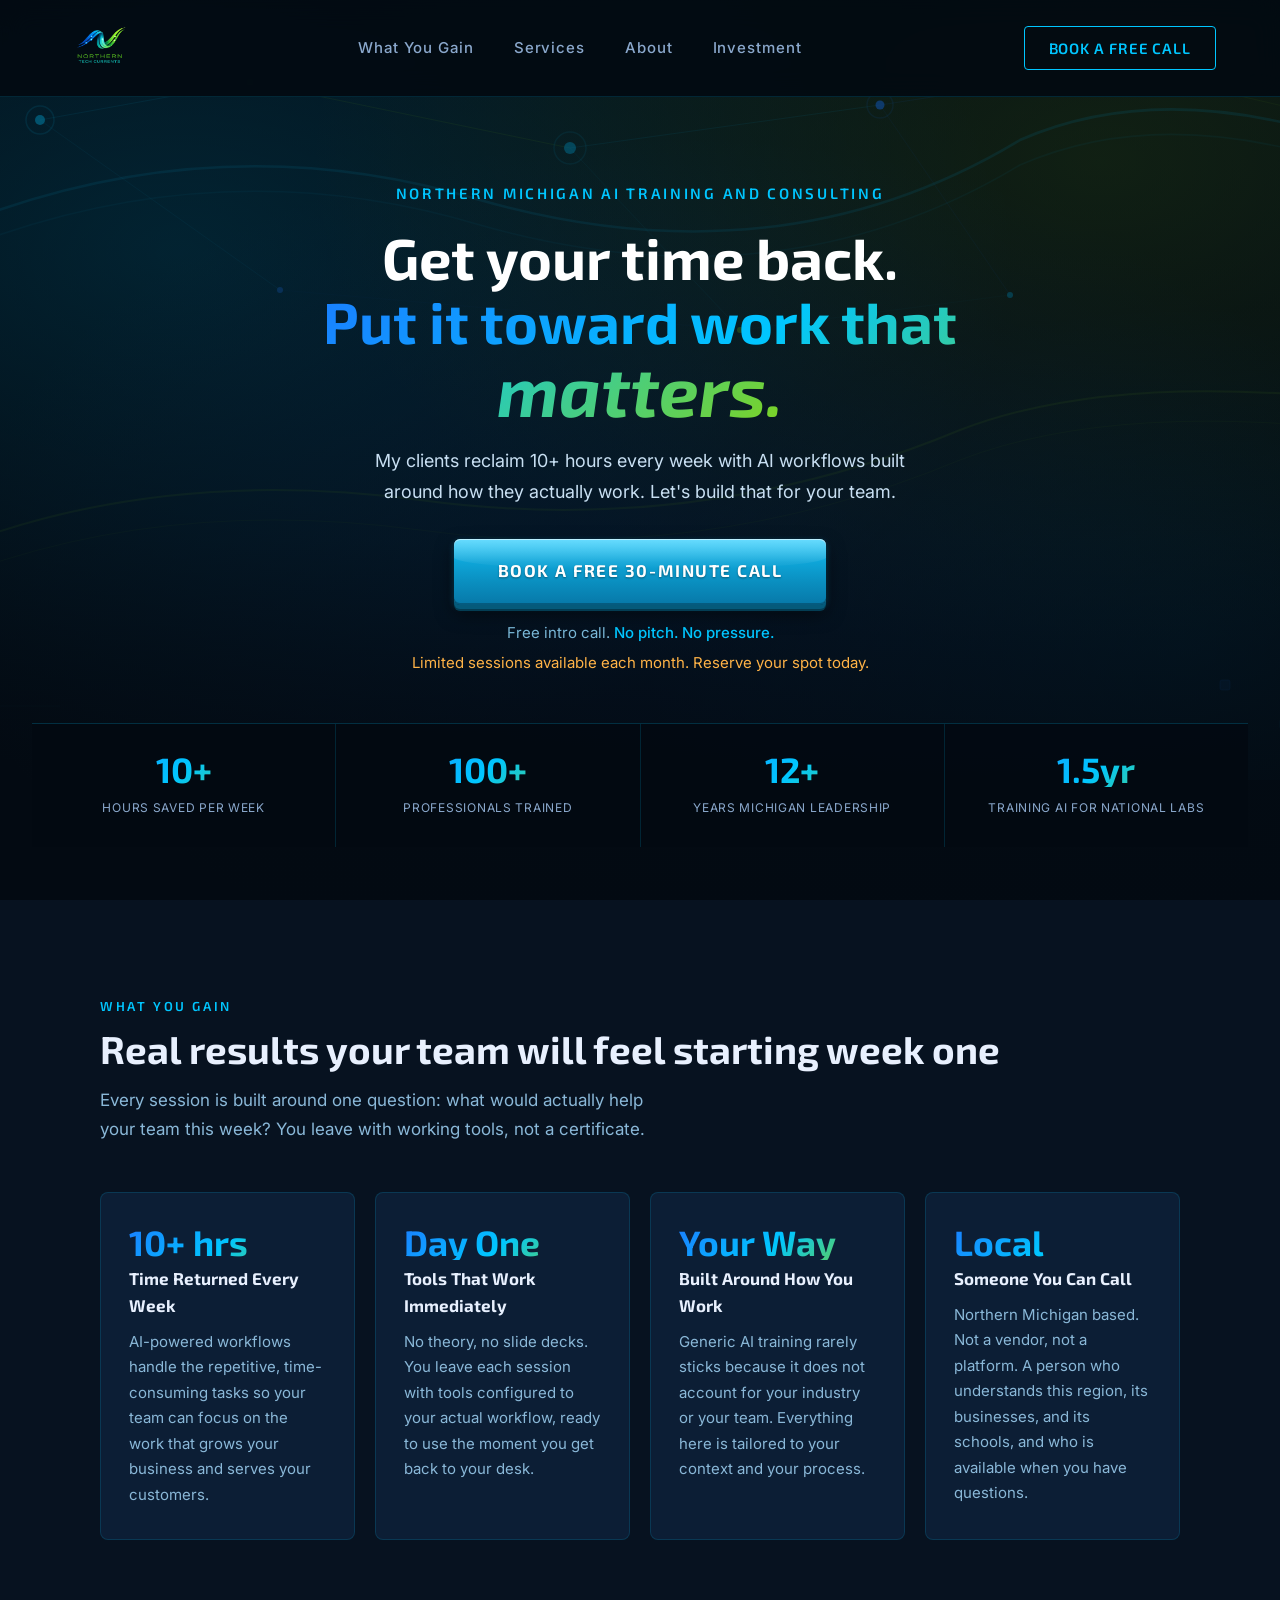
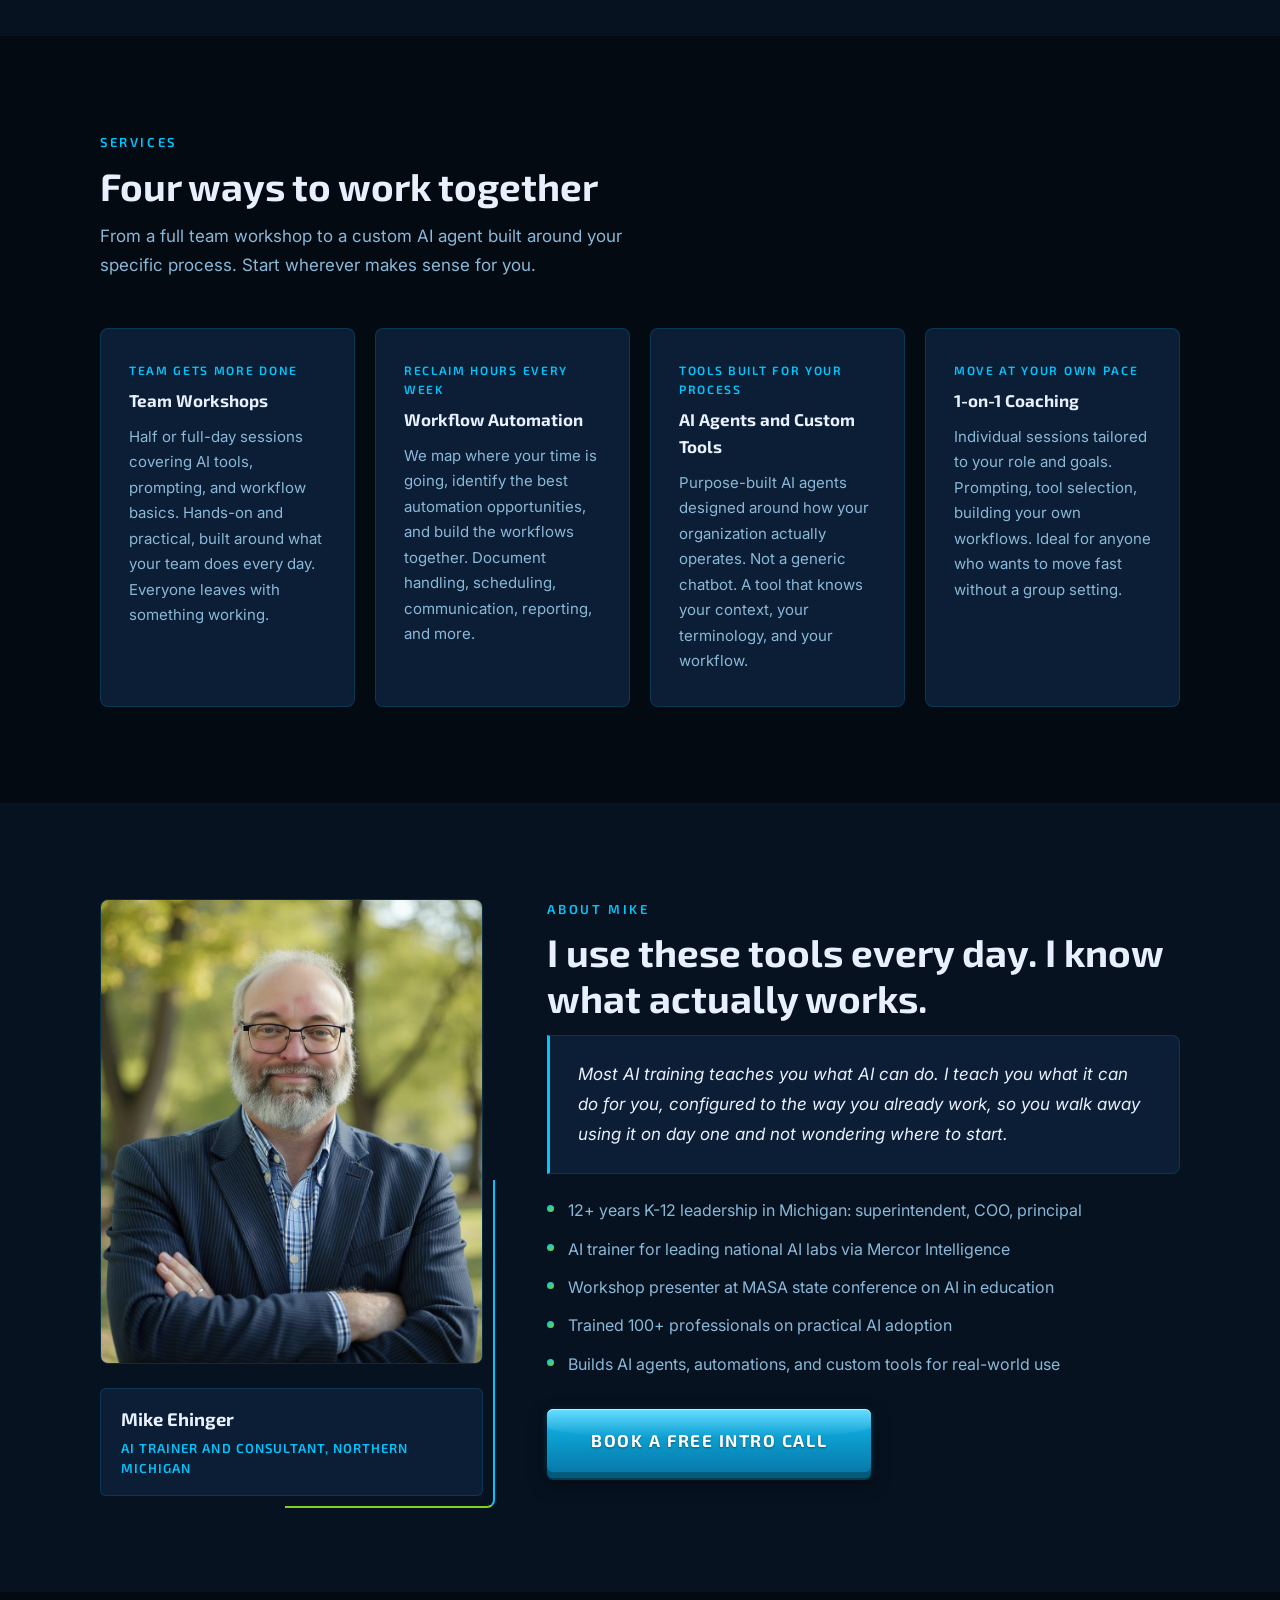
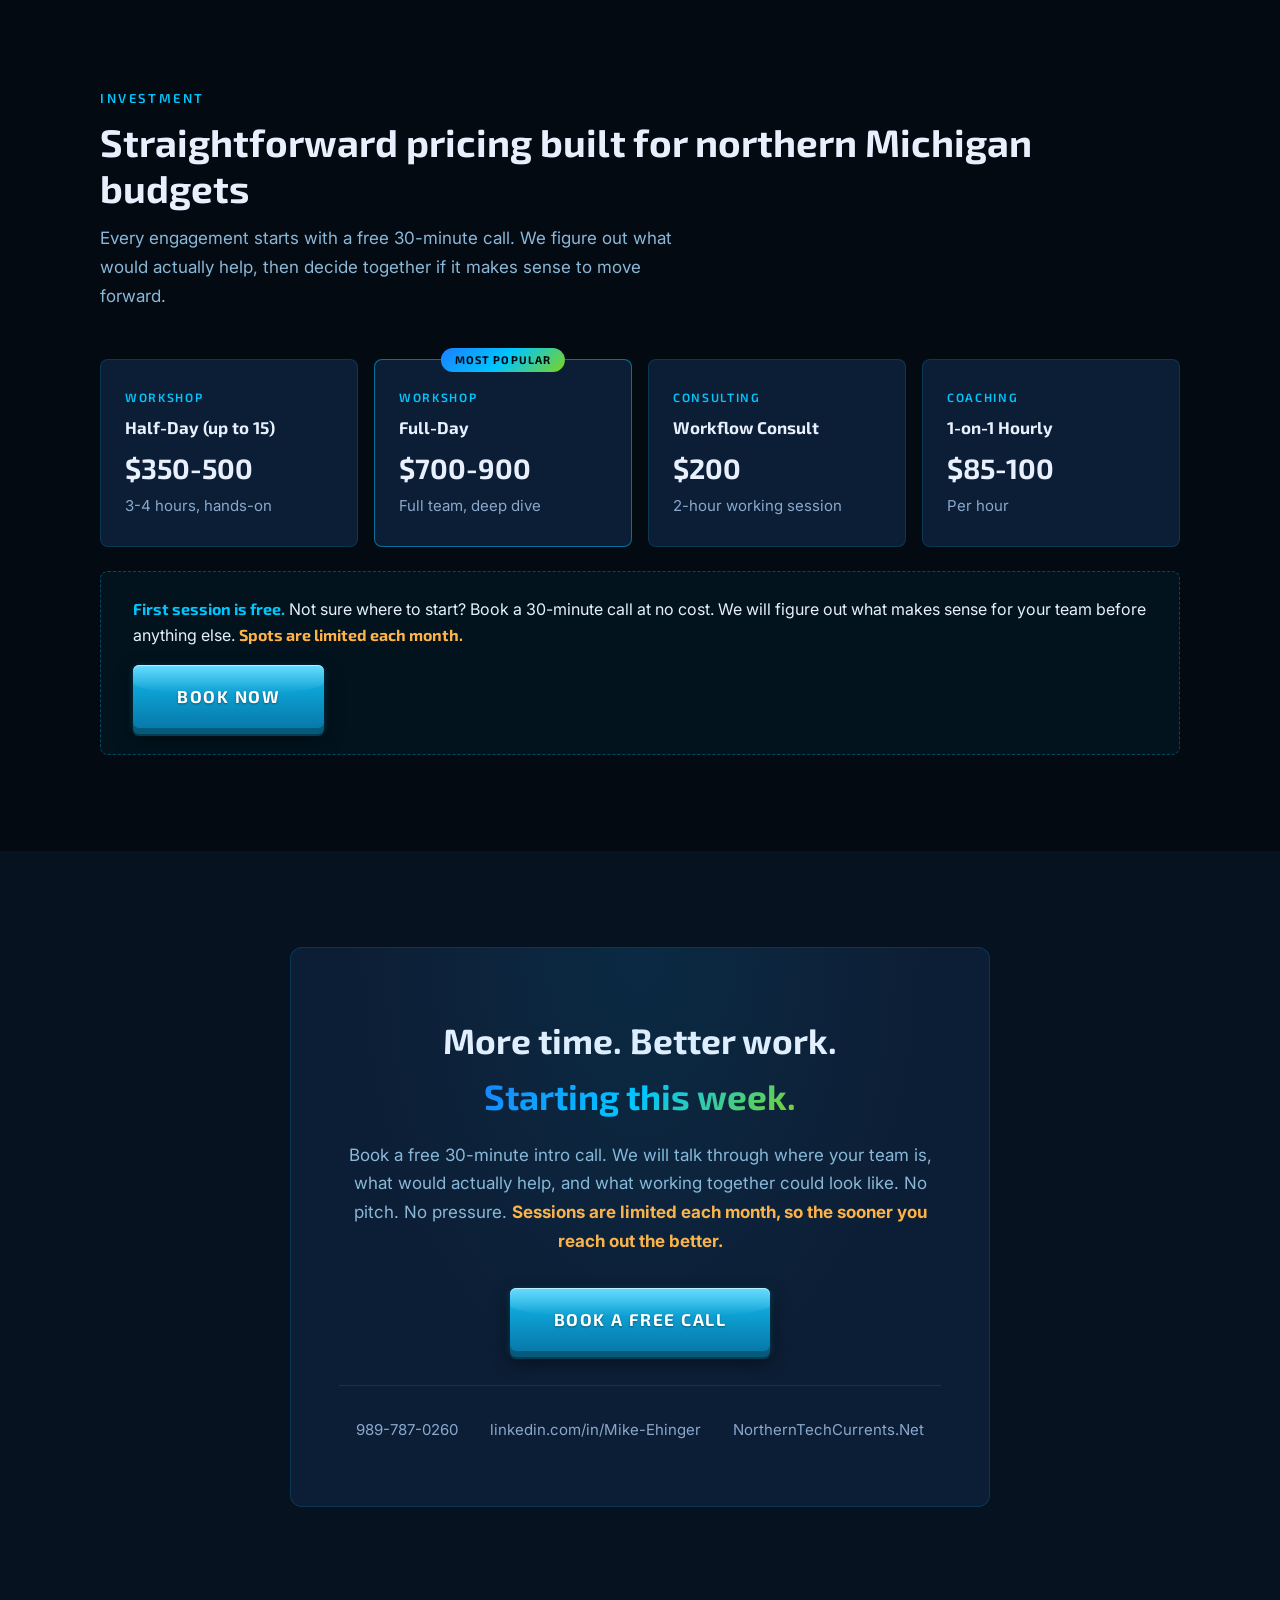
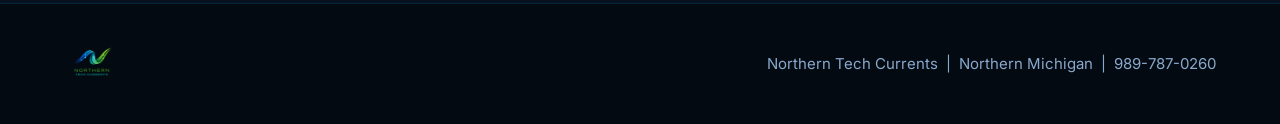
==== commit 1d832e32: "Remove active teacher role from index.html Removed a list item about being an active classroom teach" ====
--- a/index.html
+++ b/index.html
@@ -356,7 +356,6 @@
             <li><span class="cred-dot"></span>Workshop presenter at MASA state conference on AI in education</li>
             <li><span class="cred-dot"></span>Trained 100+ professionals on practical AI adoption</li>
             <li><span class="cred-dot"></span>Builds AI agents, automations, and custom tools for real-world use</li>
-            <li><span class="cred-dot"></span>Active classroom teacher, math and science, Oscoda Area Schools</li>
           </ul>
           <div style="margin-top:2rem;">
             <a class="btn-primary" href="https://calendly.com/mike-ehinger-northerntechcurrents/30min" target="_blank">Book a Free Intro Call</a>
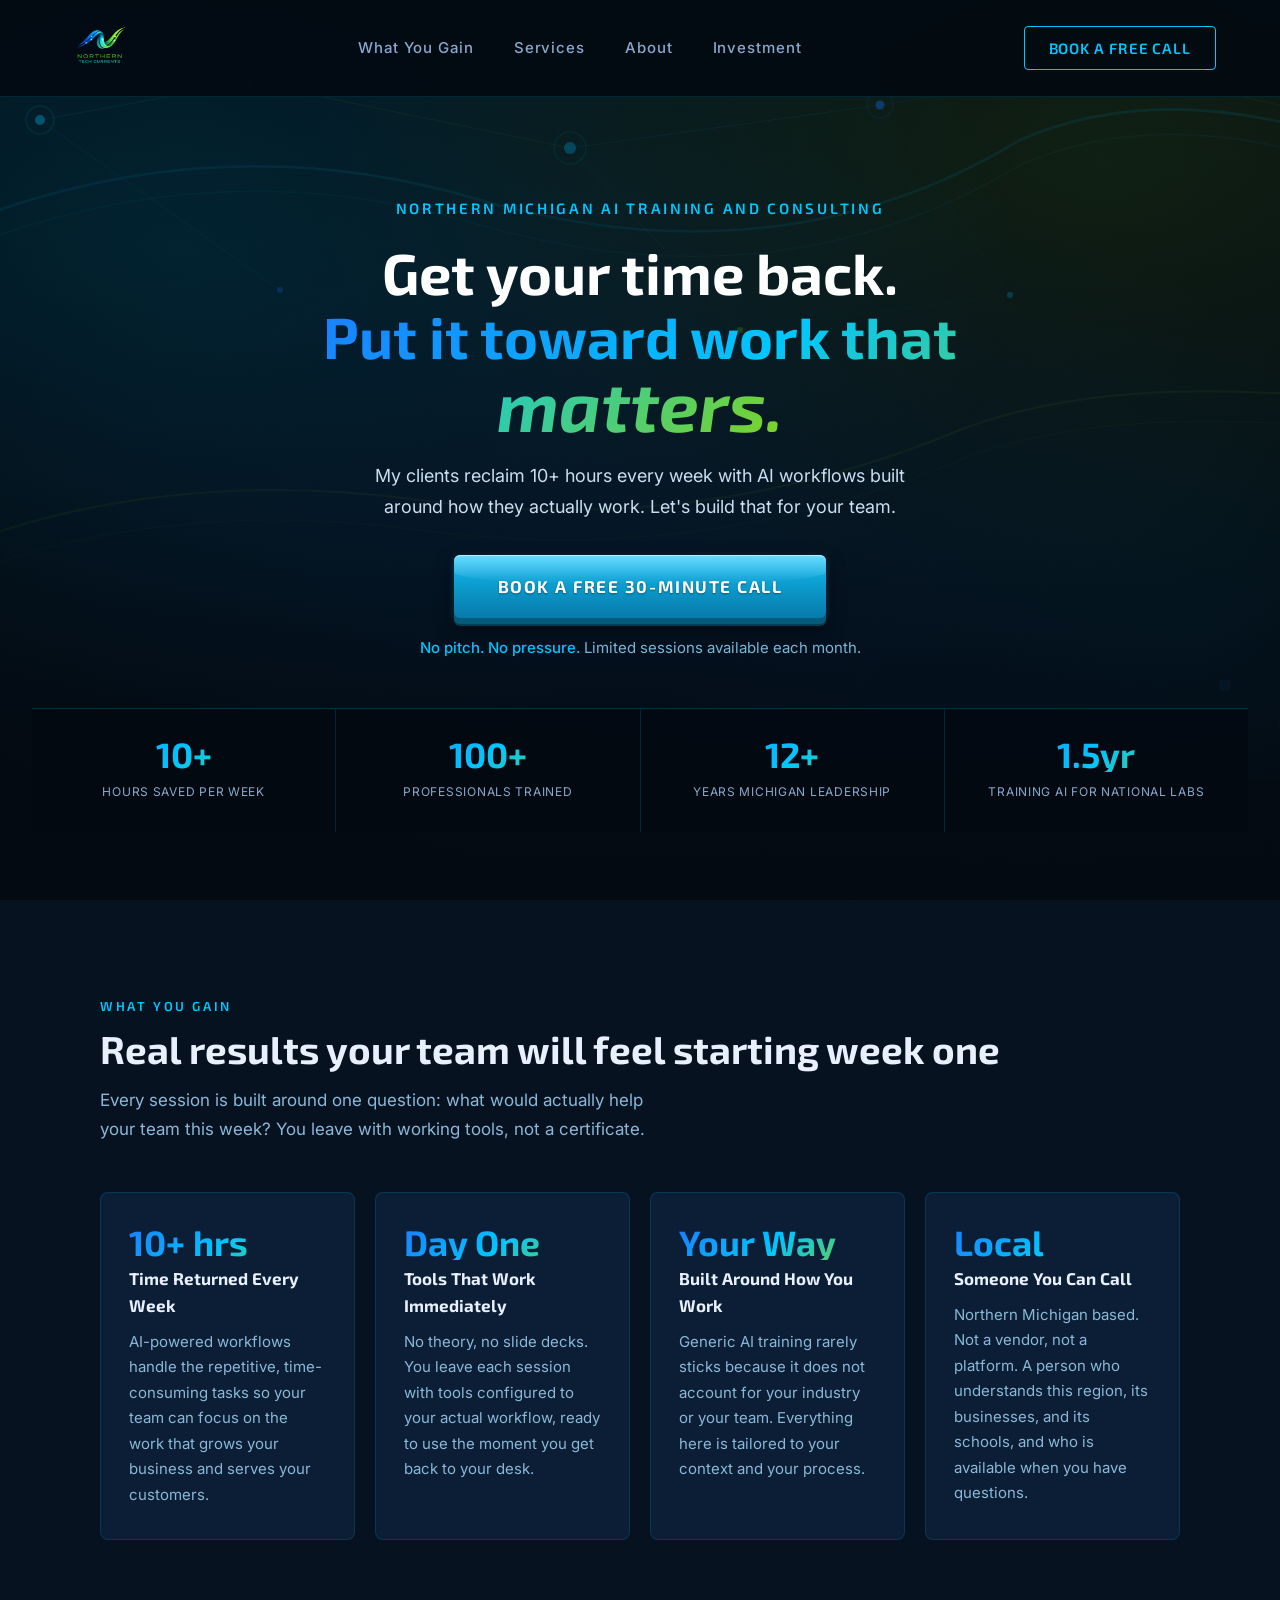
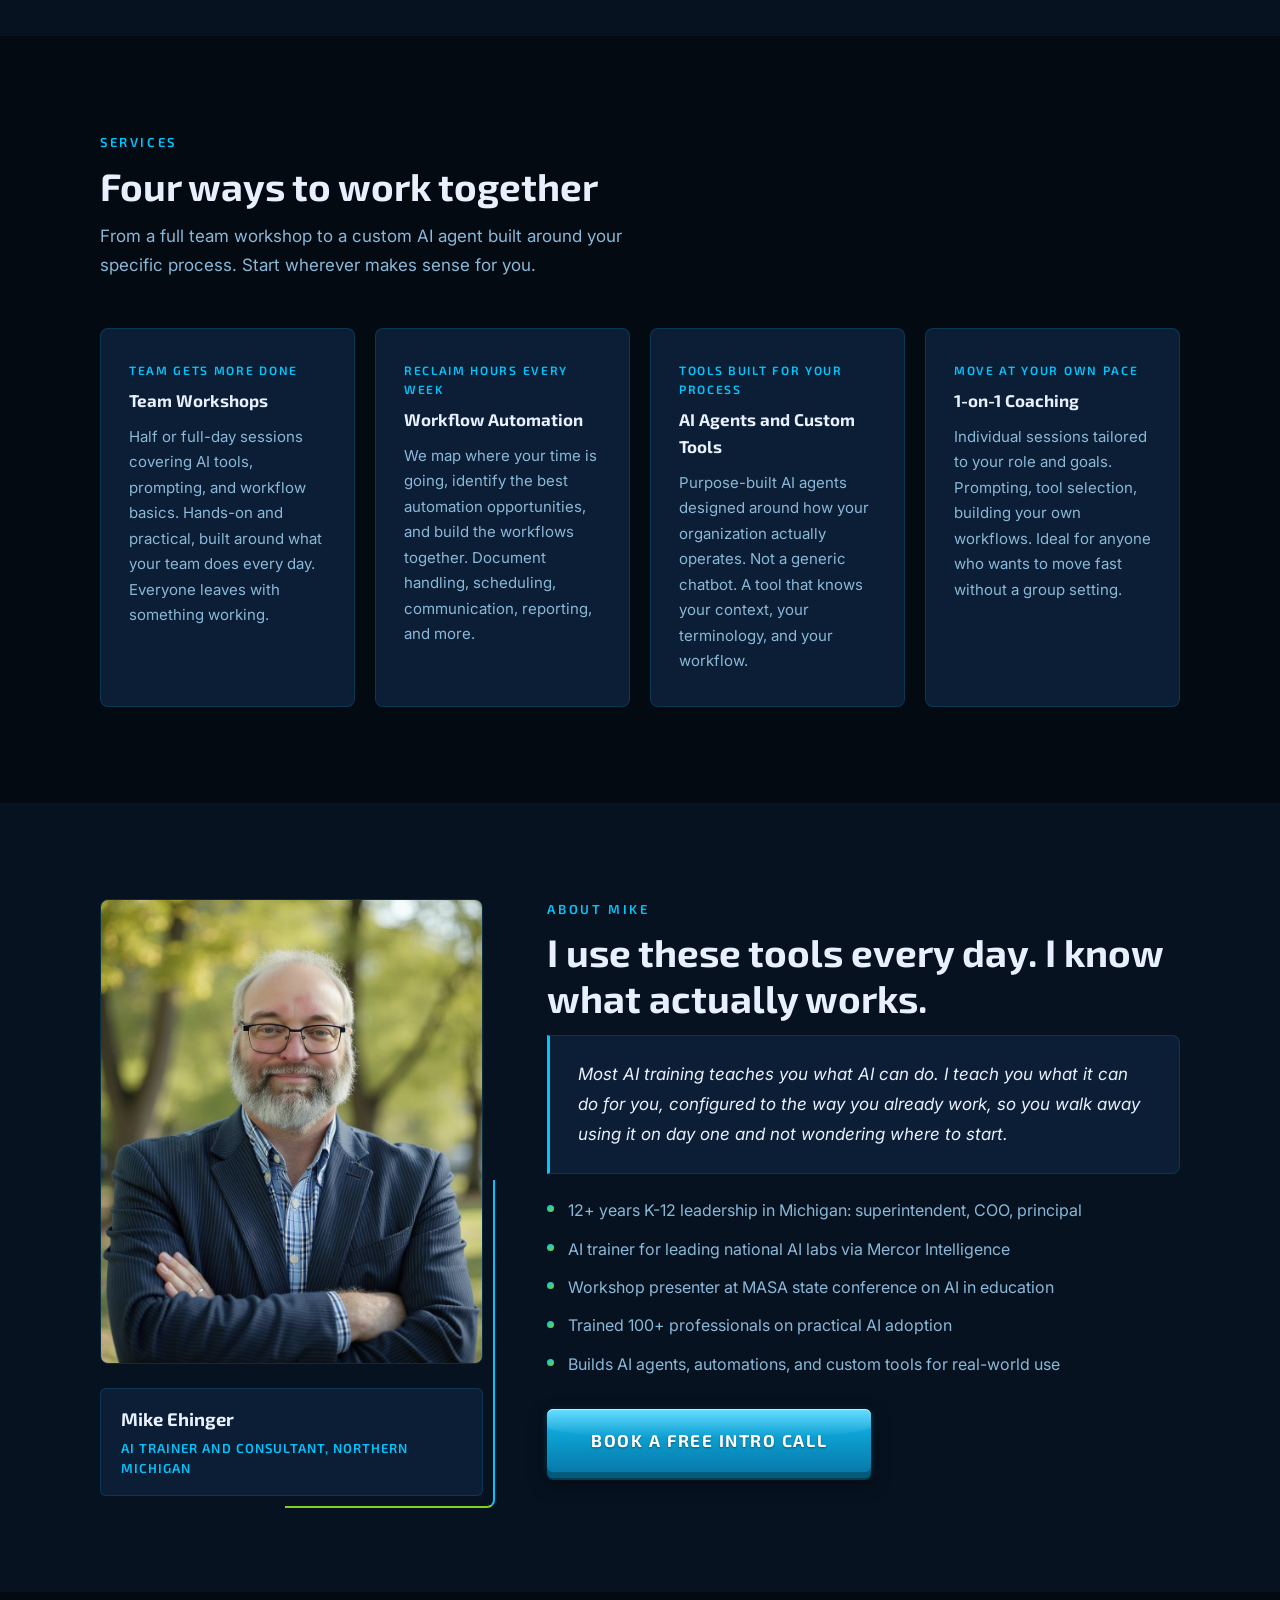
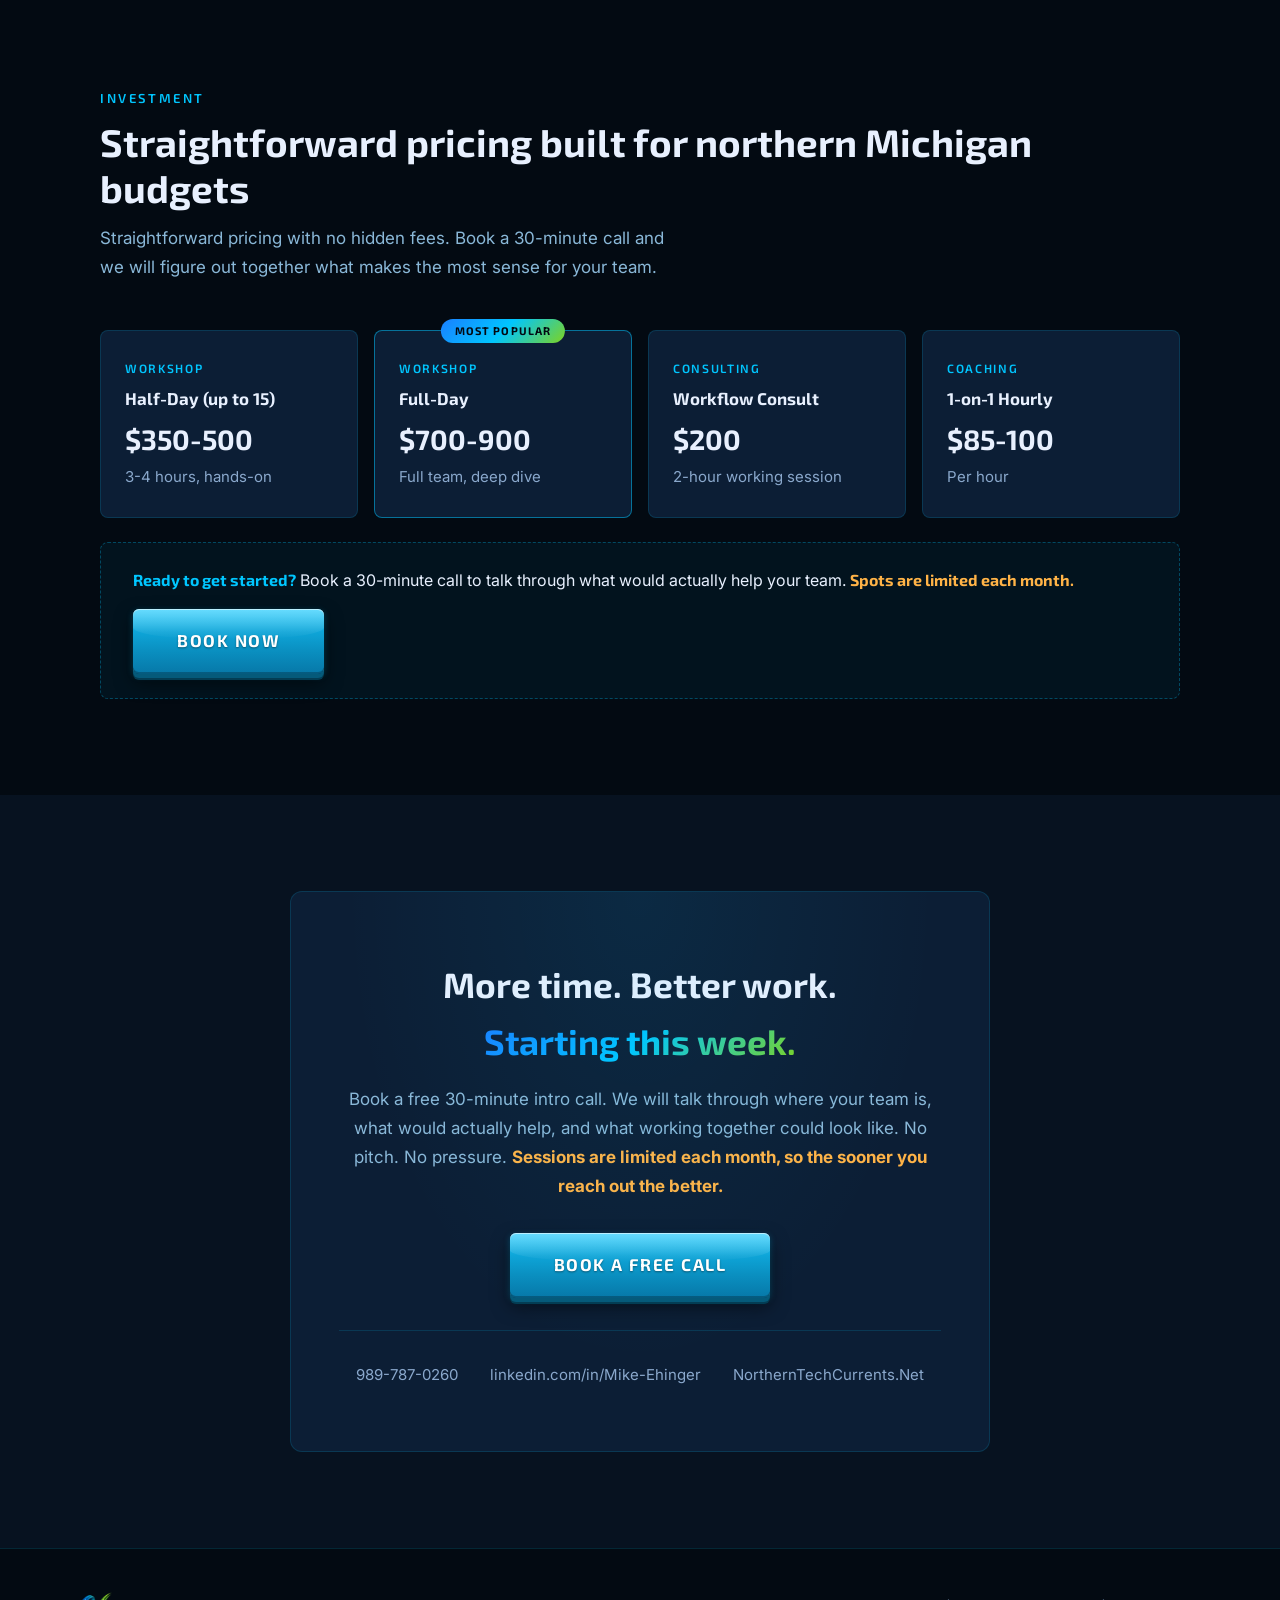
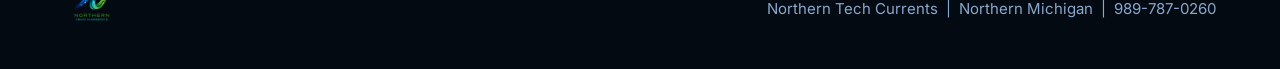
==== commit 2e92f370: "Revise hero and pricing section text Updated text content for clarity and engagement." ====
--- a/index.html
+++ b/index.html
@@ -262,8 +262,7 @@
       </h1>
       <p class="hero-sub">My clients reclaim 10+ hours every week with AI workflows built around how they actually work. Let's build that for your team.</p>
       <a class="btn-primary" href="https://calendly.com/mike-ehinger-northerntechcurrents/30min" target="_blank">Book a Free 30-Minute Call</a>
-      <p class="hero-note">Free intro call. <span>No pitch. No pressure.</span></p>
-      <p class="hero-note" style="margin-top:0.4rem; color:#ffb347;">Limited sessions available each month. Reserve your spot today.</p>
+      <p class="hero-note"><span>No pitch. No pressure.</span> Limited sessions available each month.</p>
     </div>
     <div class="stats-wrap">
       <div class="stats">
@@ -369,7 +368,7 @@
     <div class="section-inner">
       <p class="section-label">Investment</p>
       <h2 class="section-title">Straightforward pricing built for northern Michigan budgets</h2>
-      <p class="section-sub">Every engagement starts with a free 30-minute call. We figure out what would actually help, then decide together if it makes sense to move forward.</p>
+      <p class="section-sub">Straightforward pricing with no hidden fees. Book a 30-minute call and we will figure out together what makes the most sense for your team.</p>
       <div class="pricing-grid">
         <div class="price-card">
           <p class="price-type">Workshop</p>
@@ -397,7 +396,7 @@
         </div>
       </div>
       <div class="price-free">
-        <p class="price-free-text"><span>First session is free.</span> Not sure where to start? Book a 30-minute call at no cost. We will figure out what makes sense for your team before anything else. <span style="color:#ffb347;">Spots are limited each month.</span></p>
+        <p class="price-free-text"><span>Ready to get started?</span> Book a 30-minute call to talk through what would actually help your team. <span style="color:#ffb347;">Spots are limited each month.</span></p>
         <a class="btn-primary" href="https://calendly.com/mike-ehinger-northerntechcurrents/30min" target="_blank">Book Now</a>
       </div>
     </div>
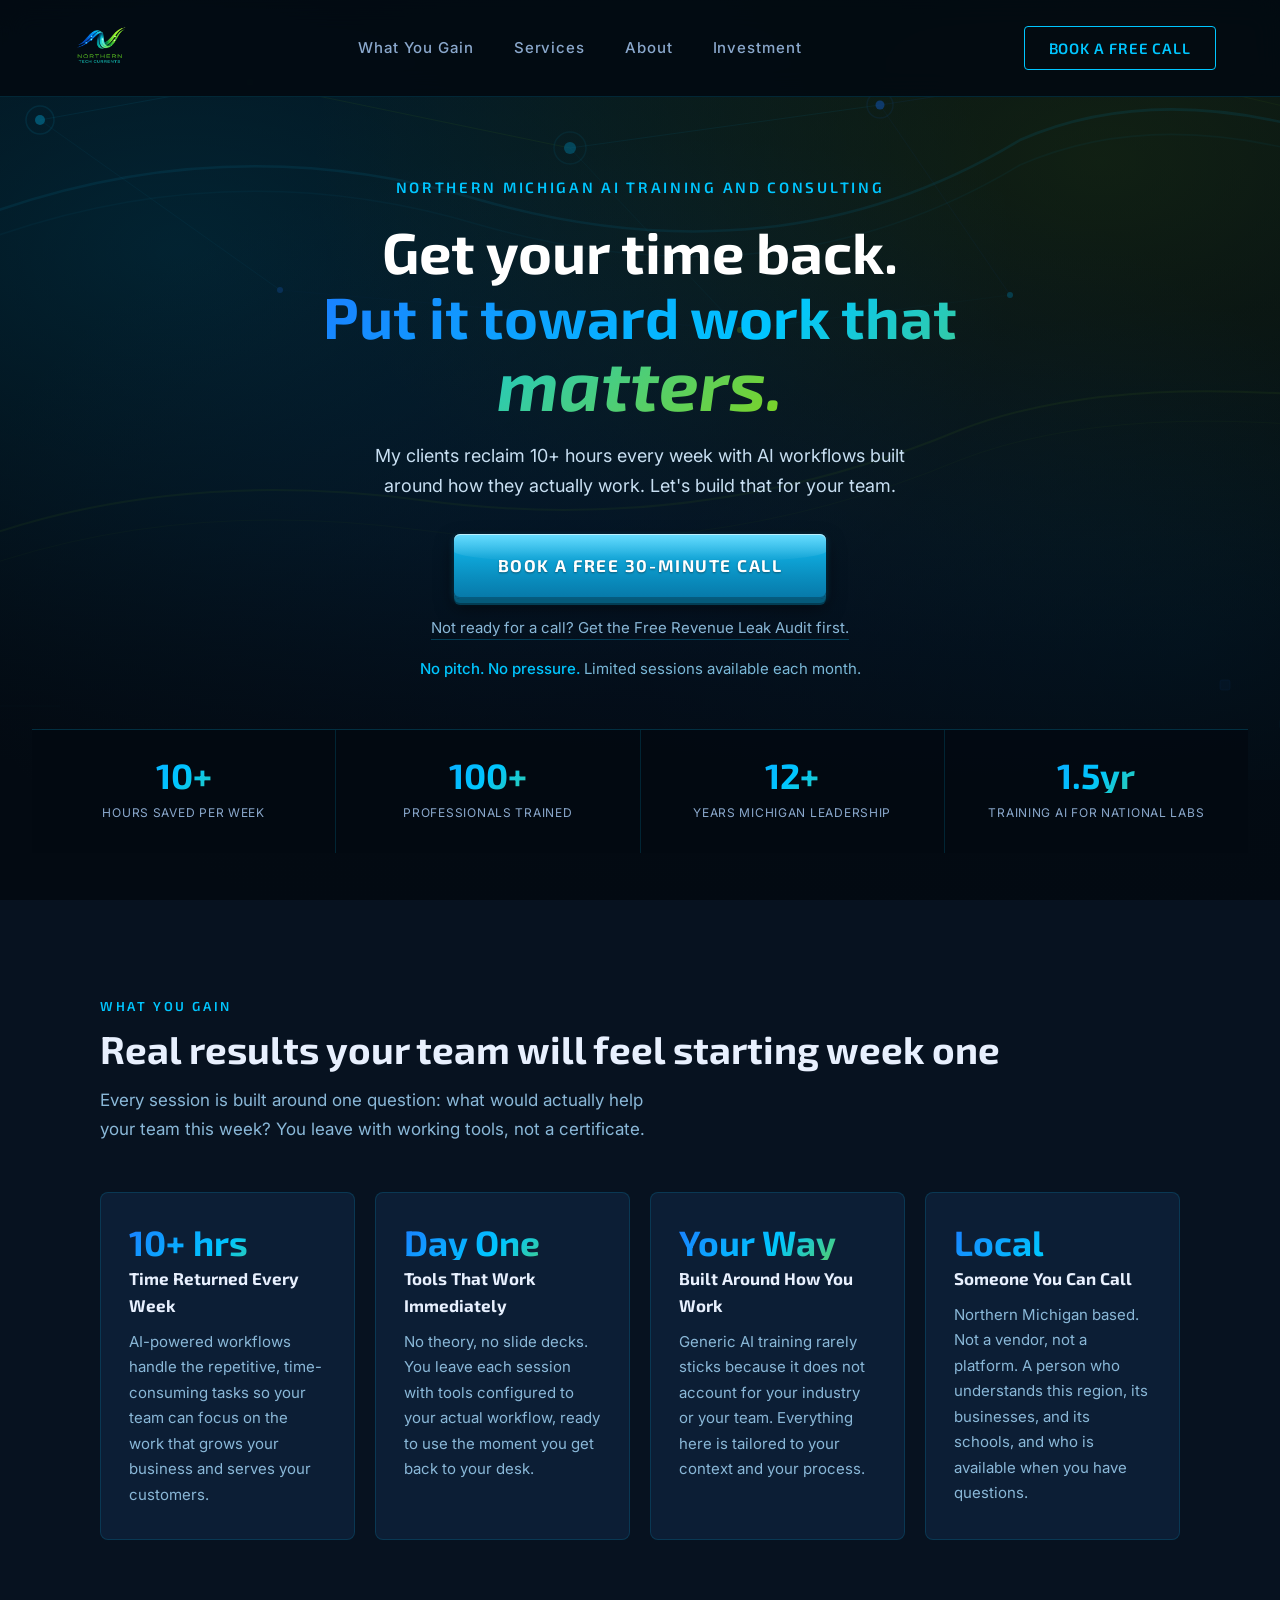
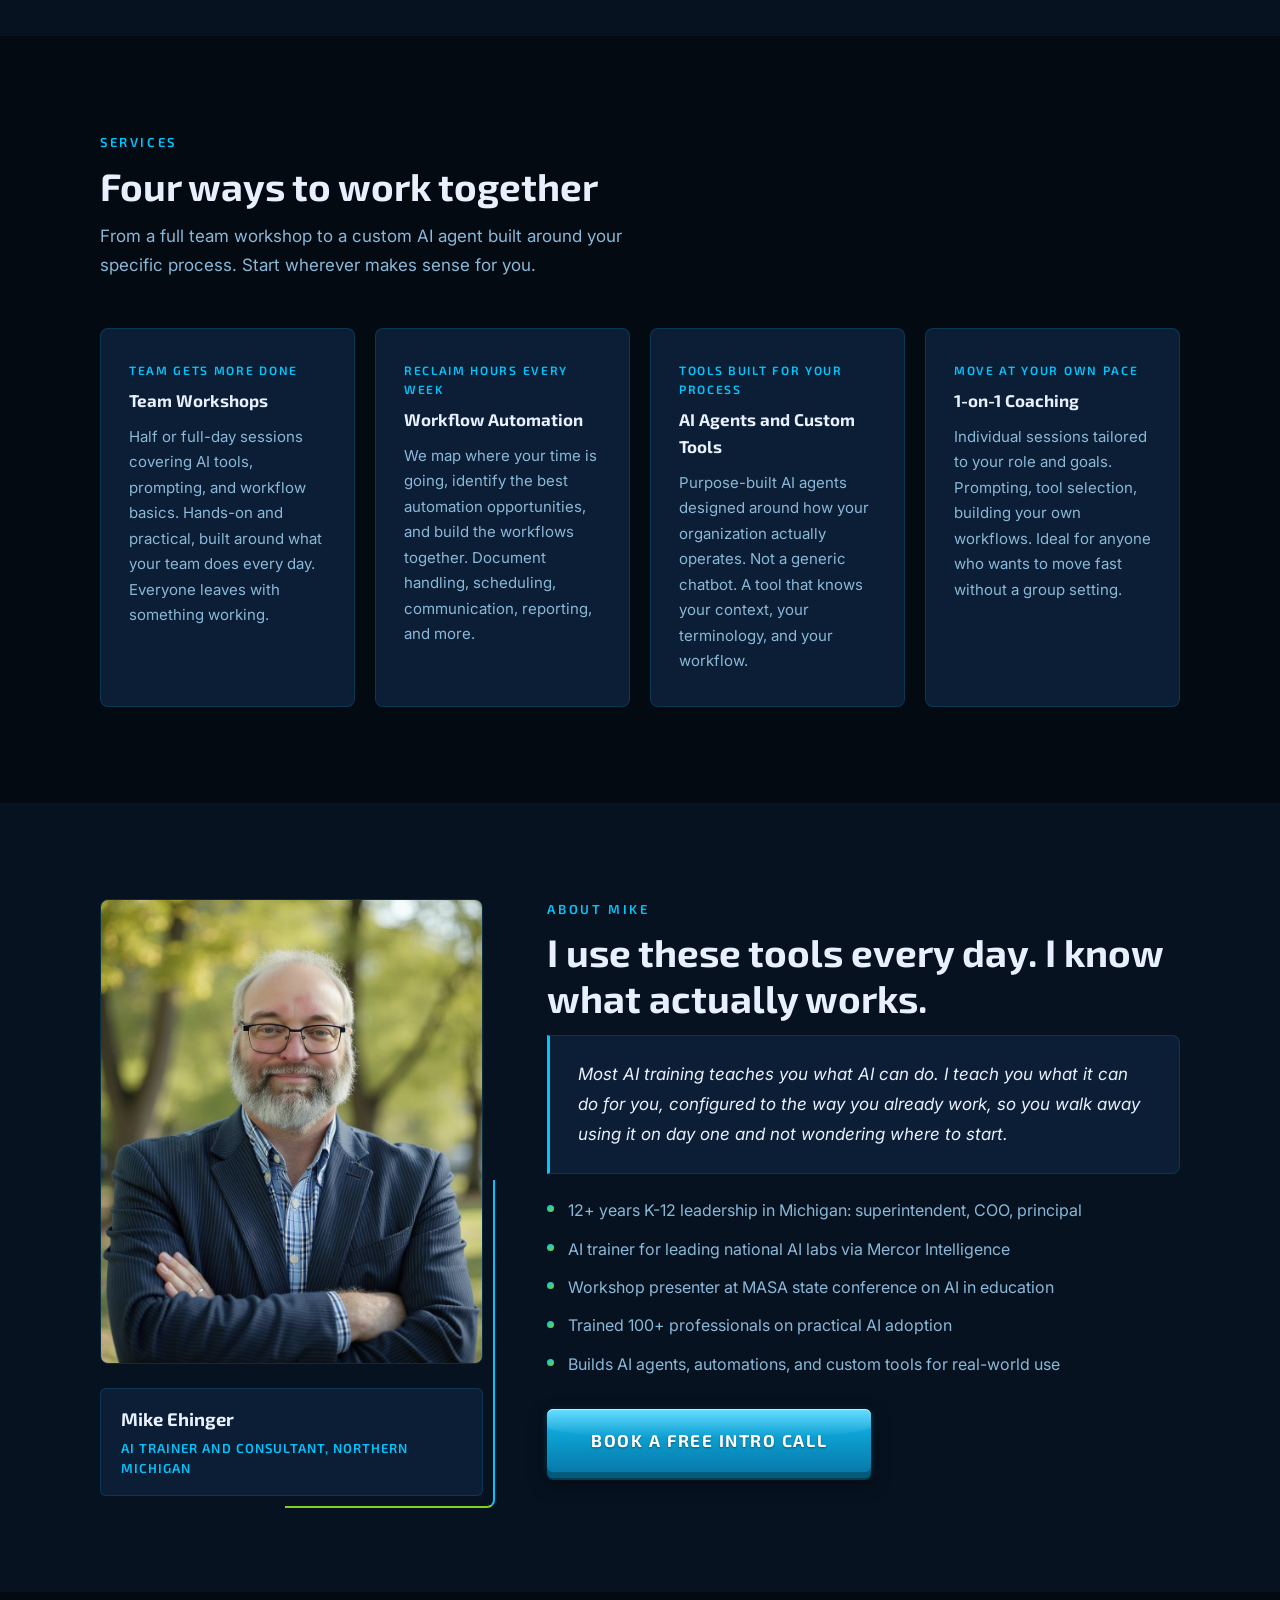
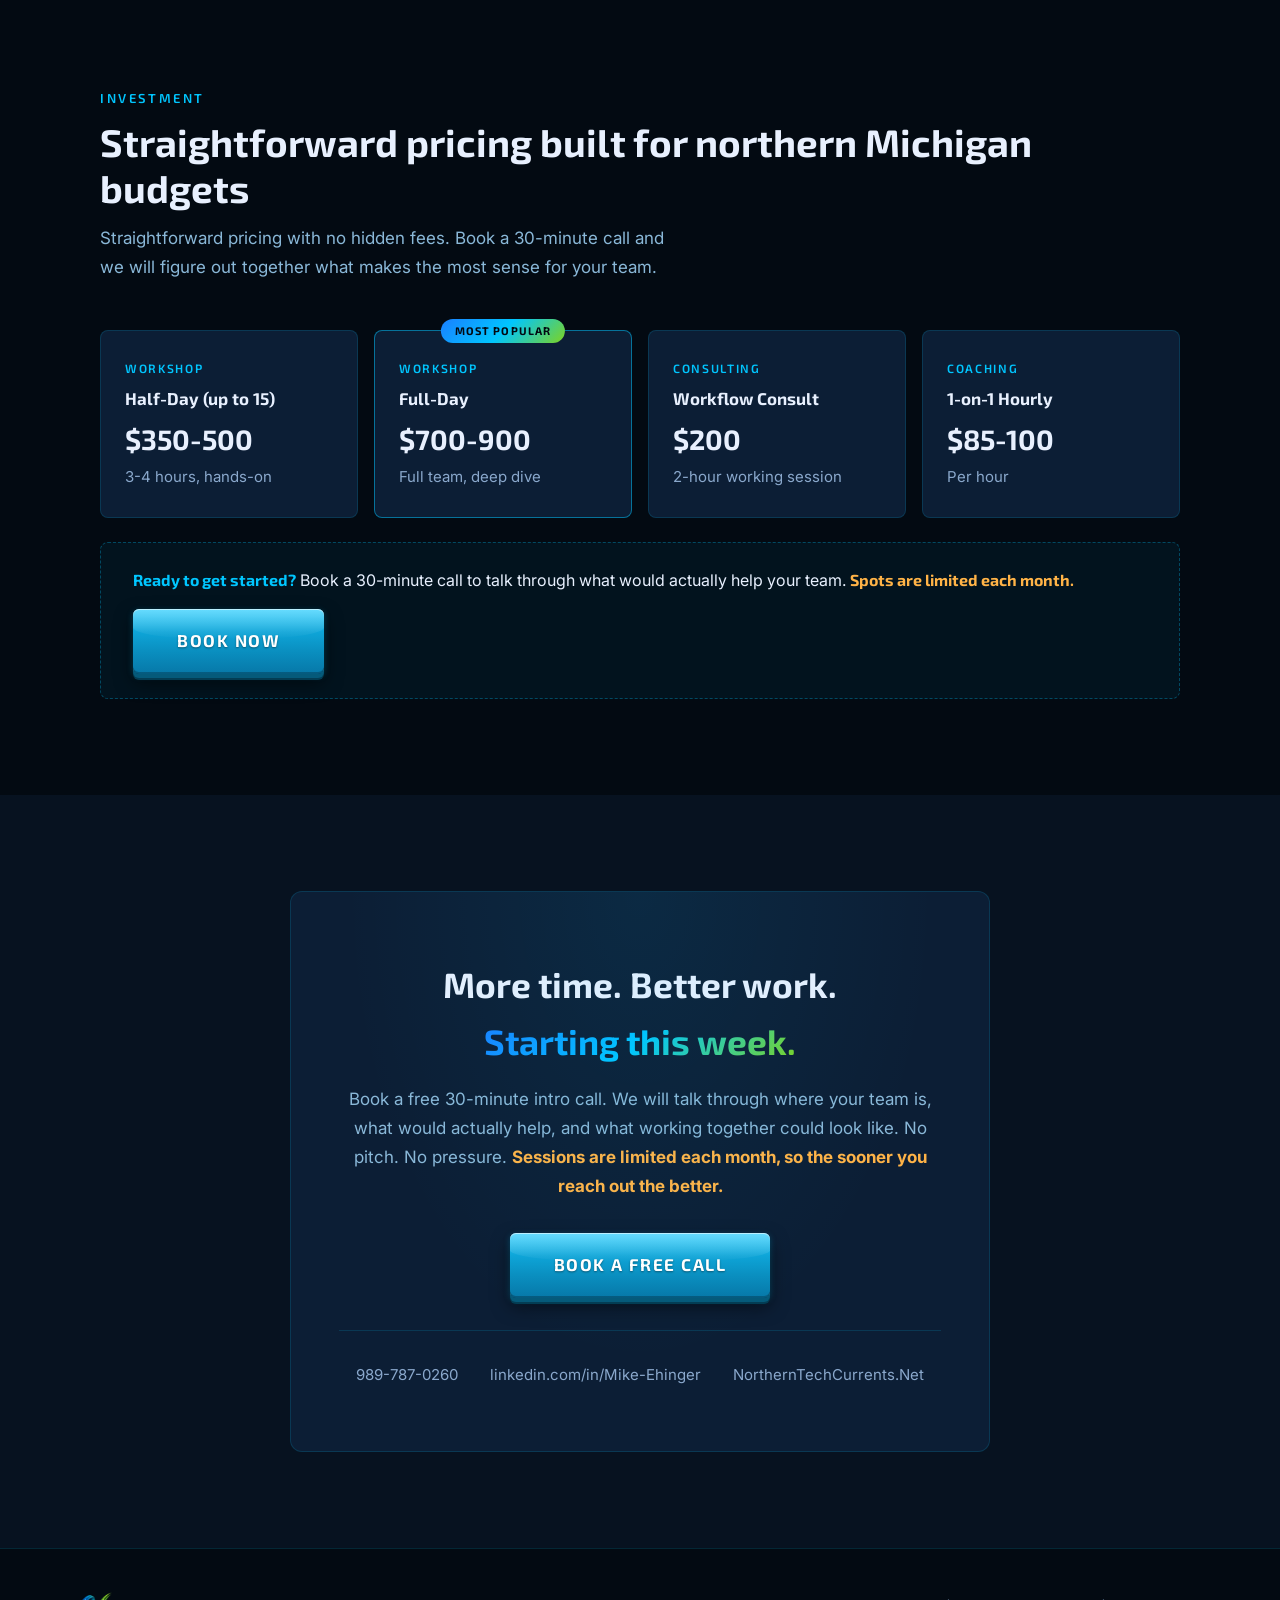
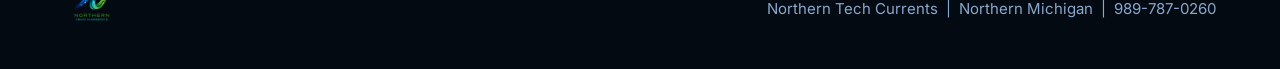
==== commit 1bbfadcb: "Add secondary call-to-action and adjust note" ====
--- a/index.html
+++ b/index.html
@@ -93,6 +93,24 @@
     .btn-primary:hover { transform: translateY(2px); box-shadow: inset 0 1px 0 rgba(255,255,255,0.45), inset 0 -2px 0 rgba(0,0,0,0.2), 0 2px 0 #055a7a, 0 3px 0 #033d54, 0 5px 12px rgba(0,0,0,0.45); }
     .hero-note { font-family: 'Inter', sans-serif; font-size: 15px; color: #7ab8d8; margin-top: 1rem; }
     .hero-note span { color: var(--cyan); font-weight: 500; }
+    .secondary-cta {
+      margin-top: 1rem;
+    }
+    
+    .secondary-cta a {
+      font-family: 'Inter', sans-serif;
+      font-size: 15px;
+      color: #8ab8d8;
+      text-decoration: none;
+      border-bottom: 1px solid rgba(0,198,255,0.25);
+      padding-bottom: 2px;
+      transition: color 0.2s, border-color 0.2s;
+    }
+    
+    .secondary-cta a:hover {
+      color: var(--cyan);
+      border-color: var(--cyan);
+    }
 
     /* STATS */
     .stats-wrap { position: relative; z-index: 2; width: 100%; margin-top: 3rem; }
@@ -262,7 +280,12 @@
       </h1>
       <p class="hero-sub">My clients reclaim 10+ hours every week with AI workflows built around how they actually work. Let's build that for your team.</p>
       <a class="btn-primary" href="https://calendly.com/mike-ehinger-northerntechcurrents/30min" target="_blank">Book a Free 30-Minute Call</a>
-      <p class="hero-note"><span>No pitch. No pressure.</span> Limited sessions available each month.</p>
+      <div class="secondary-cta">
+        <a href="audit-capture.html">
+          Not ready for a call? Get the Free Revenue Leak Audit first.
+       </a>
+      </div>
+            <p class="hero-note"><span>No pitch. No pressure.</span> Limited sessions available each month.</p>
     </div>
     <div class="stats-wrap">
       <div class="stats">
